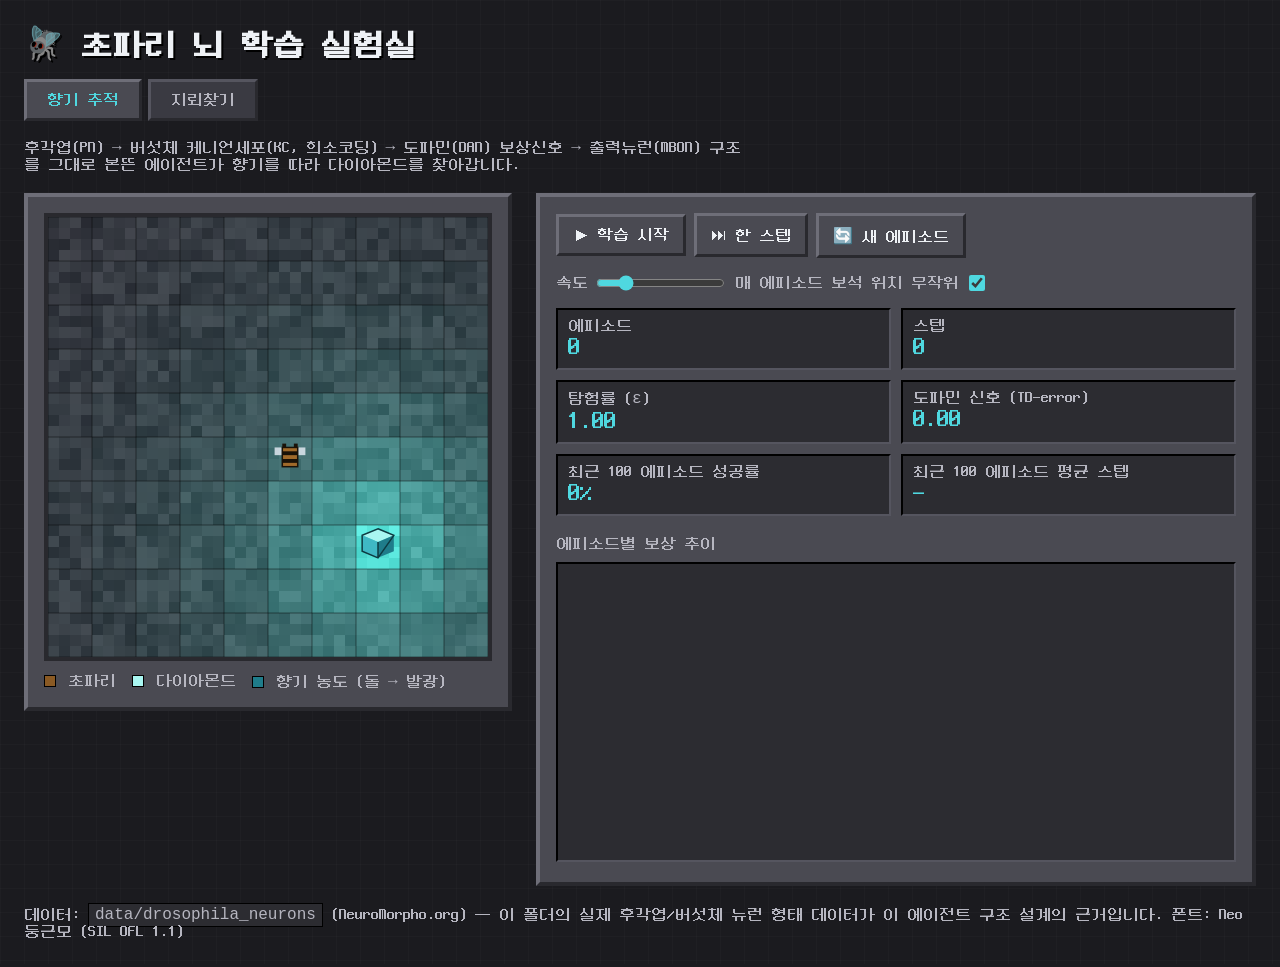
==== game/index.html @ b7fc6dc0 "first commit" ====
<!DOCTYPE html>
<html lang="ko">
<head>
<meta charset="UTF-8" />
<meta name="viewport" content="width=device-width, initial-scale=1.0" />
<title>초파리 뇌 학습 실험실</title>
<link rel="stylesheet" href="style.css" />
</head>
<body>
  <header>
    <h1>🪰 초파리 뇌 학습 실험실</h1>
    <nav class="tabs">
      <button class="tab is-active" data-tab="scent">향기 추적</button>
      <button class="tab" data-tab="mines">지뢰찾기</button>
    </nav>
  </header>

  <section class="tab-panel is-active" id="panel-scent">
    <p class="subtitle">
      후각엽(PN) → 버섯체 케니언세포(KC, 희소코딩) → 도파민(DAN) 보상신호 → 출력뉴런(MBON) 구조를 그대로 본뜬 에이전트가
      향기를 따라 다이아몬드를 찾아갑니다.
    </p>
    <main>
      <section class="board-section">
        <canvas id="board" width="440" height="440"></canvas>
        <div class="legend">
          <span><i class="dot fly"></i> 초파리</span>
          <span><i class="dot gem"></i> 다이아몬드</span>
          <span><i class="dot scent"></i> 향기 농도 (돌 → 발광)</span>
        </div>
      </section>

      <aside class="panel">
        <div class="controls">
          <button id="btnStart">▶ 학습 시작</button>
          <button id="btnStep">⏭ 한 스텝</button>
          <button id="btnReset">🔄 새 에피소드</button>
        </div>
        <div class="controls">
          <label>속도
            <input type="range" id="speed" min="1" max="200" value="40" />
          </label>
          <label class="checkbox">
            <input type="checkbox" id="randomGem" checked />
            매 에피소드 보석 위치 무작위
          </label>
        </div>

        <div class="stats">
          <div class="stat"><span>에피소드</span><b id="stEpisode">0</b></div>
          <div class="stat"><span>스텝</span><b id="stStep">0</b></div>
          <div class="stat"><span>탐험률 (ε)</span><b id="stEps">1.00</b></div>
          <div class="stat"><span>도파민 신호 (TD-error)</span><b id="stDopamine">0.00</b></div>
          <div class="stat"><span>최근 100 에피소드 성공률</span><b id="stSuccess">0%</b></div>
          <div class="stat"><span>최근 100 에피소드 평균 스텝</span><b id="stAvgSteps">-</b></div>
        </div>

        <h3>에피소드별 보상 추이</h3>
        <canvas id="chart" width="320" height="140"></canvas>
      </aside>
    </main>
  </section>

  <section class="tab-panel" id="panel-mines">
    <p class="subtitle">
      같은 뇌 구조로 지뢰찾기를 학습합니다. 후보 칸 주변 5x5를 후각 입력처럼 받아 KC로 희소하게 펼치고,
      열어본 결과(안전/지뢰)를 도파민 신호로 삼아 각 칸의 안전도를 배웁니다. 직접 플레이도 됩니다 —
      좌클릭 열기, 우클릭 깃발.
    </p>
    <main>
      <section class="board-section">
        <canvas id="mineBoard" width="432" height="432"></canvas>
        <div class="legend">
          <span id="msStatus">진행률 0%</span>
          <span><i class="dot safe"></i> 안전 예측</span>
          <span><i class="dot danger"></i> 지뢰 예측</span>
        </div>
      </section>

      <aside class="panel">
        <div class="controls">
          <button id="msBtnAi">AI 학습 시작</button>
          <button id="msBtnMove">⏭ 한 수</button>
          <button id="msBtnNew">🔄 새 판</button>
        </div>
        <div class="controls">
          <label>속도
            <input type="range" id="msSpeed" min="1" max="300" value="120" />
          </label>
          <label class="checkbox">
            <input type="checkbox" id="msShowSafety" checked />
            AI 안전도 예측 표시
          </label>
        </div>

        <div class="stats">
          <div class="stat"><span>플레이한 판</span><b id="msGames">0</b></div>
          <div class="stat"><span>클리어</span><b id="msWins">0</b></div>
          <div class="stat"><span>최근 100판 승률</span><b id="msWinRate">0%</b></div>
          <div class="stat"><span>최근 100판 평균 개방률</span><b id="msProgress">0%</b></div>
          <div class="stat"><span>도파민 신호</span><b id="msDopamine">0.00</b></div>
          <div class="stat"><span>탐험률 (ε)</span><b id="msEps">0.20</b></div>
        </div>

        <h3>20판 단위 승률 / 평균 개방률</h3>
        <canvas id="mineChart" width="320" height="140"></canvas>
      </aside>
    </main>
  </section>

  <footer>
    데이터: <code>data/drosophila_neurons</code> (NeuroMorpho.org) — 이 폴더의 실제 후각엽/버섯체 뉴런 형태 데이터가 이 에이전트 구조 설계의 근거입니다.
    폰트: Neo둥근모 (SIL OFL 1.1)
  </footer>

  <script src="env.js"></script>
  <script src="agent.js"></script>
  <script src="main.js"></script>
  <script src="minesweeper.js"></script>
  <script src="minesweeper-ui.js"></script>
  <script src="tabs.js"></script>
</body>
</html>
---- game/style.css ----
/* Neo둥근모 (NeoDunggeunmo) — SIL Open Font License 1.1, fonts/LICENSE.txt 참고 */
@font-face {
  font-family: "NeoDunggeunmo";
  font-weight: normal;
  font-style: normal;
  font-display: block;
  src: url("fonts/neodgm.woff2") format("woff2"),
       url("fonts/neodgm.woff") format("woff");
}

:root {
  --bg: #1b1b1f;
  --panel: #4a4a52;
  --panel-hi: #6e6e78;
  --panel-lo: #29292e;
  --slot: #2c2c31;
  --text: #eef1f5;
  --muted: #b6b6c0;
  --accent: #4fd8e0;
  --gem-top: #a9f6f1;
  --gem-left: #3fb8c4;
  --gem-right: #1f7c8a;
  --fly-body: #8a5a24;
}

* { box-sizing: border-box; image-rendering: pixelated; }

body {
  margin: 0;
  background: var(--bg);
  background-image:
    linear-gradient(rgba(255,255,255,0.02) 1px, transparent 1px),
    linear-gradient(90deg, rgba(255,255,255,0.02) 1px, transparent 1px);
  background-size: 24px 24px;
  color: var(--text);
  /* 비트맵 폰트라 16의 배수 크기에서 가장 또렷하게 찍힌다 */
  font-family: "NeoDunggeunmo", monospace;
  font-size: 16px;
  -webkit-font-smoothing: none;
  -moz-osx-font-smoothing: unset;
  font-smooth: never;
  padding: 24px;
}

header h1 {
  margin: 0 0 10px;
  font-size: 32px;
  line-height: 1.4;
  text-shadow: 2px 2px 0 #000;
}
.subtitle {
  margin: 0 0 20px;
  color: var(--muted);
  font-size: 16px;
  max-width: 720px;
}

.tabs {
  display: flex;
  gap: 6px;
  margin-bottom: 18px;
}
.tab {
  background: #3a3a42;
  color: var(--muted);
  border-top: 3px solid #55555f;
  border-left: 3px solid #55555f;
  border-right: 3px solid var(--panel-lo);
  border-bottom: 3px solid var(--panel-lo);
  padding: 10px 20px;
  cursor: pointer;
  font-family: inherit;
  font-size: 16px;
}
.tab:hover { color: var(--text); }
.tab.is-active {
  background: var(--panel);
  color: var(--accent);
  border-top-color: var(--panel-hi);
  border-left-color: var(--panel-hi);
}

.tab-panel { display: none; }
.tab-panel.is-active { display: block; }

main {
  display: flex;
  gap: 24px;
  flex-wrap: wrap;
  align-items: flex-start;
}

/* 돌 블록 패널: 위/왼쪽은 밝게, 아래/오른쪽은 어둡게 -> 베벨(입체) 효과 */
.board-section,
.panel {
  background: var(--panel);
  border-top: 4px solid var(--panel-hi);
  border-left: 4px solid var(--panel-hi);
  border-right: 4px solid var(--panel-lo);
  border-bottom: 4px solid var(--panel-lo);
  border-radius: 0;
  padding: 16px;
}

canvas#board {
  display: block;
  border: 4px solid var(--panel-lo);
  background: #000;
}

.legend {
  display: flex;
  gap: 16px;
  margin-top: 12px;
  font-size: 16px;
  color: var(--muted);
}
.legend .dot {
  display: inline-block;
  width: 12px;
  height: 12px;
  margin-right: 4px;
  vertical-align: middle;
  border: 1px solid #000;
}
.dot.fly { background: var(--fly-body); }
.dot.gem { background: var(--gem-top); }
.dot.scent { background: var(--gem-right); }
.dot.safe { background: #3cd25a; }
.dot.danger { background: #dc3c5a; }

canvas#mineBoard {
  display: block;
  border: 4px solid var(--panel-lo);
  background: #33333b;
  cursor: pointer;
}

.panel {
  min-width: 320px;
  flex: 1;
}

.controls {
  display: flex;
  gap: 8px;
  align-items: center;
  flex-wrap: wrap;
  margin-bottom: 14px;
}

button {
  background: var(--panel);
  color: var(--text);
  border-top: 3px solid var(--panel-hi);
  border-left: 3px solid var(--panel-hi);
  border-right: 3px solid var(--panel-lo);
  border-bottom: 3px solid var(--panel-lo);
  border-radius: 0;
  padding: 10px 14px;
  cursor: pointer;
  font-family: inherit;
  font-size: 16px;
}
button:hover { background: #55555f; color: var(--accent); }
button:active {
  border-top: 3px solid var(--panel-lo);
  border-left: 3px solid var(--panel-lo);
  border-right: 3px solid var(--panel-hi);
  border-bottom: 3px solid var(--panel-hi);
}

label {
  font-size: 16px;
  color: var(--muted);
  display: flex;
  align-items: center;
  gap: 6px;
}
label.checkbox { flex-direction: row-reverse; }

input[type="range"] {
  accent-color: var(--accent);
}
input[type="checkbox"] {
  width: 16px;
  height: 16px;
  accent-color: var(--accent);
}

.stats {
  display: grid;
  grid-template-columns: 1fr 1fr;
  gap: 10px;
  margin: 14px 0 20px;
}
.stat {
  background: var(--slot);
  border-top: 2px solid #000;
  border-left: 2px solid #000;
  border-right: 2px solid #55555f;
  border-bottom: 2px solid #55555f;
  padding: 8px 10px;
}
.stat span {
  display: block;
  font-size: 16px;
  color: var(--muted);
  margin-bottom: 2px;
}
.stat b {
  font-size: 24px;
  color: var(--accent);
  font-weight: normal;
}

h3 {
  font-size: 16px;
  color: var(--muted);
  margin: 0 0 10px;
  font-weight: normal;
}

canvas#chart {
  width: 100%;
  background: var(--slot);
  border-top: 2px solid #000;
  border-left: 2px solid #000;
  border-right: 2px solid #55555f;
  border-bottom: 2px solid #55555f;
}

footer {
  margin-top: 20px;
  color: var(--muted);
  font-size: 16px;
}
footer code {
  background: var(--slot);
  padding: 2px 6px;
  border: 1px solid #000;
}
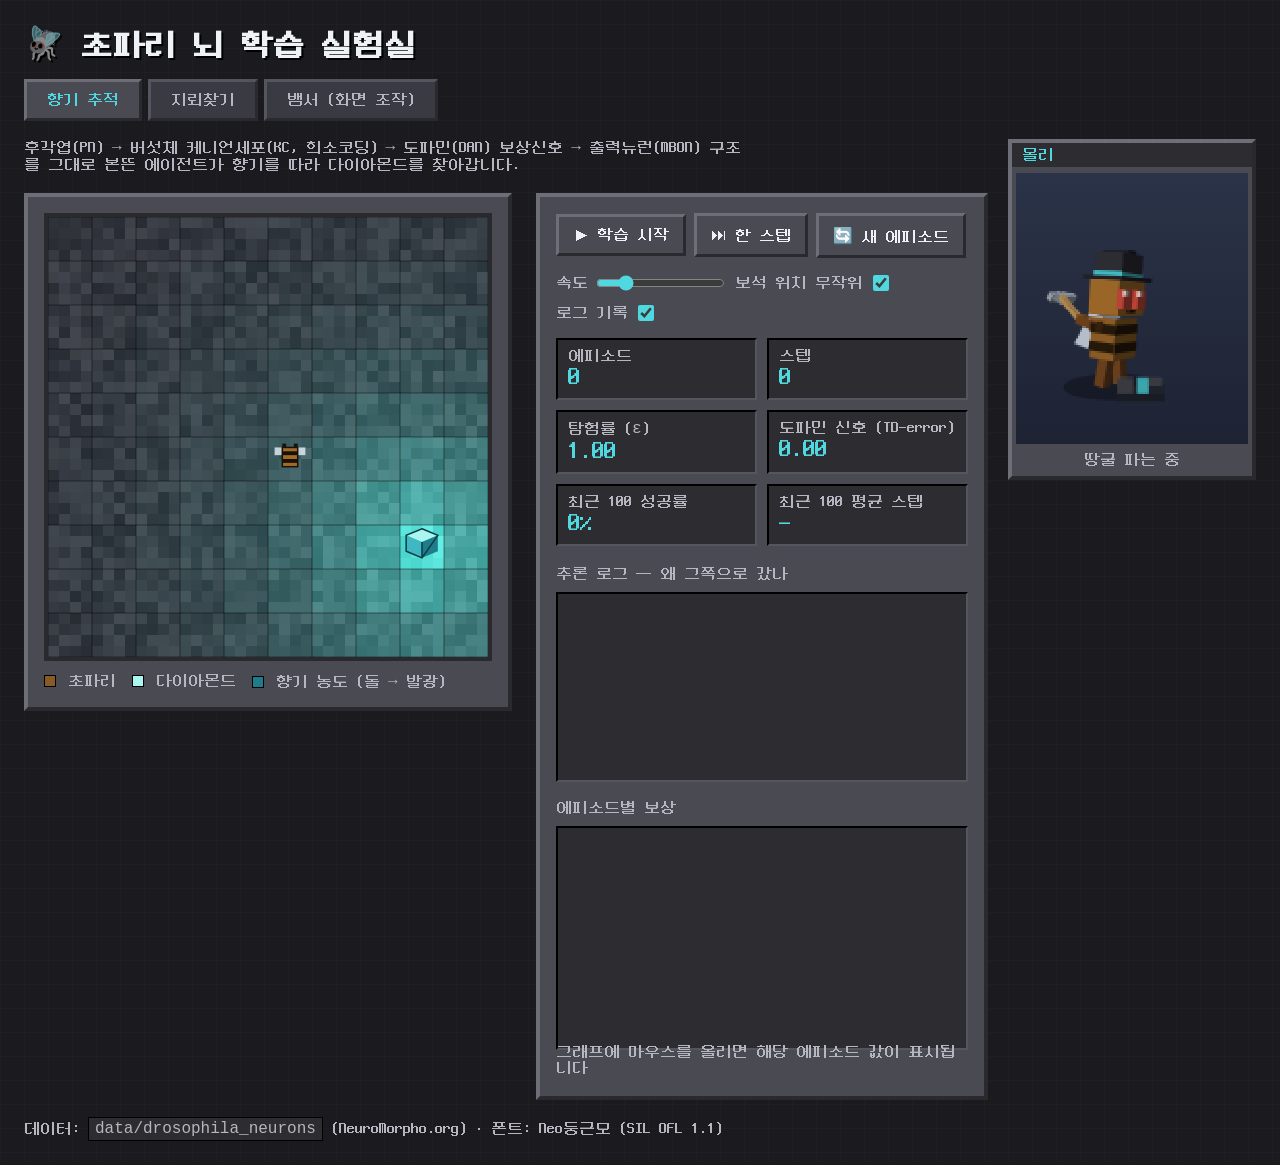
==== commit fa4d9eb0: "뱀서 봇: 멈춘 화면 LLM 판단, 화면 인식 개선, 도커 실행, 모니터링 몰리가 뱀파이어 서바이버즈를 화면으로 보고 플레이하는 기능 전반.  실행 - start.ps1 / sto" ====
--- a/game/index.html
+++ b/game/index.html
@@ -12,112 +12,460 @@
     <nav class="tabs">
       <button class="tab is-active" data-tab="scent">향기 추적</button>
       <button class="tab" data-tab="mines">지뢰찾기</button>
+      <button class="tab" data-tab="vamp">뱀서 (화면 조작)</button>
     </nav>
   </header>
 
-  <section class="tab-panel is-active" id="panel-scent">
-    <p class="subtitle">
-      후각엽(PN) → 버섯체 케니언세포(KC, 희소코딩) → 도파민(DAN) 보상신호 → 출력뉴런(MBON) 구조를 그대로 본뜬 에이전트가
-      향기를 따라 다이아몬드를 찾아갑니다.
-    </p>
-    <main>
-      <section class="board-section">
-        <canvas id="board" width="440" height="440"></canvas>
-        <div class="legend">
-          <span><i class="dot fly"></i> 초파리</span>
-          <span><i class="dot gem"></i> 다이아몬드</span>
-          <span><i class="dot scent"></i> 향기 농도 (돌 → 발광)</span>
-        </div>
+  <div class="layout">
+    <div class="panels">
+      <section class="tab-panel is-active" id="panel-scent">
+        <p class="subtitle">
+          후각엽(PN) → 버섯체 케니언세포(KC, 희소코딩) → 도파민(DAN) 보상신호 → 출력뉴런(MBON) 구조를 그대로 본뜬 에이전트가
+          향기를 따라 다이아몬드를 찾아갑니다.
+        </p>
+        <main>
+          <section class="board-section">
+            <canvas id="board" width="440" height="440"></canvas>
+            <div class="legend">
+              <span><i class="dot fly"></i> 초파리</span>
+              <span><i class="dot gem"></i> 다이아몬드</span>
+              <span><i class="dot scent"></i> 향기 농도 (돌 → 발광)</span>
+            </div>
+          </section>
+
+          <aside class="panel">
+            <div class="controls">
+              <button id="btnStart">▶ 학습 시작</button>
+              <button id="btnStep">⏭ 한 스텝</button>
+              <button id="btnReset">🔄 새 에피소드</button>
+            </div>
+            <div class="controls">
+              <label>속도
+                <input type="range" id="speed" min="1" max="200" value="40" />
+              </label>
+              <label class="checkbox">
+                <input type="checkbox" id="randomGem" checked />
+                보석 위치 무작위
+              </label>
+              <label class="checkbox">
+                <input type="checkbox" id="scentLogOn" checked />
+                로그 기록
+              </label>
+            </div>
+
+            <div class="stats">
+              <div class="stat"><span>에피소드</span><b id="stEpisode">0</b></div>
+              <div class="stat"><span>스텝</span><b id="stStep">0</b></div>
+              <div class="stat"><span>탐험률 (ε)</span><b id="stEps">1.00</b></div>
+              <div class="stat"><span>도파민 신호 (TD-error)</span><b id="stDopamine">0.00</b></div>
+              <div class="stat"><span>최근 100 성공률</span><b id="stSuccess">0%</b></div>
+              <div class="stat"><span>최근 100 평균 스텝</span><b id="stAvgSteps">-</b></div>
+            </div>
+
+            <h3>추론 로그 — 왜 그쪽으로 갔나</h3>
+            <div class="log" id="scentLog"></div>
+
+            <h3>에피소드별 보상</h3>
+            <canvas id="chart" height="220"></canvas>
+            <div class="chart-readout" id="chartReadout">그래프에 마우스를 올리면 해당 에피소드 값이 표시됩니다</div>
+          </aside>
+        </main>
       </section>
 
-      <aside class="panel">
-        <div class="controls">
-          <button id="btnStart">▶ 학습 시작</button>
-          <button id="btnStep">⏭ 한 스텝</button>
-          <button id="btnReset">🔄 새 에피소드</button>
-        </div>
-        <div class="controls">
-          <label>속도
-            <input type="range" id="speed" min="1" max="200" value="40" />
-          </label>
-          <label class="checkbox">
-            <input type="checkbox" id="randomGem" checked />
-            매 에피소드 보석 위치 무작위
-          </label>
-        </div>
-
-        <div class="stats">
-          <div class="stat"><span>에피소드</span><b id="stEpisode">0</b></div>
-          <div class="stat"><span>스텝</span><b id="stStep">0</b></div>
-          <div class="stat"><span>탐험률 (ε)</span><b id="stEps">1.00</b></div>
-          <div class="stat"><span>도파민 신호 (TD-error)</span><b id="stDopamine">0.00</b></div>
-          <div class="stat"><span>최근 100 에피소드 성공률</span><b id="stSuccess">0%</b></div>
-          <div class="stat"><span>최근 100 에피소드 평균 스텝</span><b id="stAvgSteps">-</b></div>
-        </div>
-
-        <h3>에피소드별 보상 추이</h3>
-        <canvas id="chart" width="320" height="140"></canvas>
-      </aside>
-    </main>
-  </section>
-
-  <section class="tab-panel" id="panel-mines">
-    <p class="subtitle">
-      같은 뇌 구조로 지뢰찾기를 학습합니다. 후보 칸 주변 5x5를 후각 입력처럼 받아 KC로 희소하게 펼치고,
-      열어본 결과(안전/지뢰)를 도파민 신호로 삼아 각 칸의 안전도를 배웁니다. 직접 플레이도 됩니다 —
-      좌클릭 열기, 우클릭 깃발.
-    </p>
-    <main>
-      <section class="board-section">
-        <canvas id="mineBoard" width="432" height="432"></canvas>
-        <div class="legend">
-          <span id="msStatus">진행률 0%</span>
-          <span><i class="dot safe"></i> 안전 예측</span>
-          <span><i class="dot danger"></i> 지뢰 예측</span>
-        </div>
+      <section class="tab-panel" id="panel-mines">
+        <p class="subtitle">
+          같은 뇌 구조로 지뢰찾기를 학습합니다. 후보 칸의 국소 단서를 후각 입력처럼 받아 KC로 희소하게 펼치고,
+          열어본 결과(안전/지뢰)를 도파민 신호로 삼아 각 칸의 안전도를 배웁니다.
+          직접 플레이도 됩니다 — 좌클릭 열기, 우클릭 깃발.
+        </p>
+        <main>
+          <section class="board-section">
+            <canvas id="mineBoard" width="432" height="432"></canvas>
+            <div class="legend">
+              <span id="msStatus">진행률 0%</span>
+              <span><i class="dot safe"></i> 안전 예측</span>
+              <span><i class="dot danger"></i> 지뢰 예측</span>
+            </div>
+          </section>
+
+          <aside class="panel">
+            <div class="controls">
+              <button id="msBtnAi">AI 학습 시작</button>
+              <button id="msBtnMove">⏭ 한 수</button>
+              <button id="msBtnNew">🔄 새 판</button>
+            </div>
+            <div class="controls">
+              <label>속도
+                <input type="range" id="msSpeed" min="1" max="300" value="120" />
+              </label>
+              <label class="checkbox">
+                <input type="checkbox" id="msShowSafety" checked />
+                안전도 표시
+              </label>
+              <label class="checkbox">
+                <input type="checkbox" id="msLogOn" checked />
+                로그 기록
+              </label>
+            </div>
+
+            <div class="stats">
+              <div class="stat"><span>플레이한 판</span><b id="msGames">0</b></div>
+              <div class="stat"><span>클리어</span><b id="msWins">0</b></div>
+              <div class="stat"><span>최근 100판 승률</span><b id="msWinRate">0%</b></div>
+              <div class="stat"><span>최근 100판 개방률</span><b id="msProgress">0%</b></div>
+              <div class="stat"><span>도파민 신호</span><b id="msDopamine">0.00</b></div>
+              <div class="stat"><span>탐험률 (ε)</span><b id="msEps">0.08</b></div>
+            </div>
+
+            <h3>추론 로그 — 왜 그 칸을 열었나</h3>
+            <div class="log" id="mineLog"></div>
+
+            <h3>20판 단위 승률 / 개방률 (%)</h3>
+            <canvas id="mineChart" height="220"></canvas>
+            <div class="chart-readout" id="mineChartReadout">그래프에 마우스를 올리면 해당 구간 값이 표시됩니다</div>
+          </aside>
+        </main>
       </section>
-
-      <aside class="panel">
-        <div class="controls">
-          <button id="msBtnAi">AI 학습 시작</button>
-          <button id="msBtnMove">⏭ 한 수</button>
-          <button id="msBtnNew">🔄 새 판</button>
-        </div>
-        <div class="controls">
-          <label>속도
-            <input type="range" id="msSpeed" min="1" max="300" value="120" />
-          </label>
-          <label class="checkbox">
-            <input type="checkbox" id="msShowSafety" checked />
-            AI 안전도 예측 표시
-          </label>
-        </div>
-
-        <div class="stats">
-          <div class="stat"><span>플레이한 판</span><b id="msGames">0</b></div>
-          <div class="stat"><span>클리어</span><b id="msWins">0</b></div>
-          <div class="stat"><span>최근 100판 승률</span><b id="msWinRate">0%</b></div>
-          <div class="stat"><span>최근 100판 평균 개방률</span><b id="msProgress">0%</b></div>
-          <div class="stat"><span>도파민 신호</span><b id="msDopamine">0.00</b></div>
-          <div class="stat"><span>탐험률 (ε)</span><b id="msEps">0.20</b></div>
-        </div>
-
-        <h3>20판 단위 승률 / 평균 개방률</h3>
-        <canvas id="mineChart" width="320" height="140"></canvas>
-      </aside>
-    </main>
-  </section>
+      <section class="tab-panel" id="panel-vamp">
+        <p class="subtitle">
+          화면을 읽고 몰리 뇌가 방향을 정하면 <code>bot/bridge.py</code>가 실제 키를 누릅니다.
+          자세한 실행 순서는 왼쪽 <b>실행 방법</b>에 있습니다.
+        </p>
+        <main class="vs-outer">
+          <div class="vs-top">
+            <div class="vs-molli-slot" id="vsMolliSlot"></div>
+            <section class="vs-screen">
+              <div class="vs-view-col">
+                <canvas id="vsView" width="720" height="405"></canvas>
+              </div>
+
+              <div class="vs-side">
+              <div class="legend">
+                <span id="vsStatus" class="vs-status">화면 공유를 먼저 시작하세요</span>
+              </div>
+
+              <div class="controls">
+                <button id="vsShare">화면 공유</button>
+                <button id="vsDemo">테스트 영상</button>
+                <button id="vsRun">▶ 조작 시작</button>
+                <button id="vsStop">■ 정지</button>
+                <label class="checkbox"><input type="checkbox" id="vsDebug" checked /> 인식 표시</label>
+                <label class="checkbox"><input type="checkbox" id="vsLogOn" checked /> 로그 기록</label>
+              </div>
+
+              <div class="controls">
+                <label>대상 창 <input type="text" id="vsWindow" placeholder="예: Vampire Survivors" style="width:190px" /></label>
+                <button id="vsWindowNow">지금 활성 창 넣기</button>
+              </div>
+              <div class="vs-help" id="vsWindowState">브릿지에 연결되면 확인할 수 있습니다</div>
+
+              <div class="stats">
+                <div class="stat"><span>인식한 화면</span><b id="vsState">-</b></div>
+                <div class="stat"><span>이번 판</span><b id="vsRunNow">-</b></div>
+                <div class="stat"><span>체력</span><b id="vsHp">-</b></div>
+                <div class="stat"><span>경험치</span><b id="vsXp">-</b></div>
+                <div class="stat"><span>가는 방향</span><b id="vsDir">-</b></div>
+                <div class="stat"><span>브릿지</span><b id="vsBridge">미연결</b></div>
+                <div class="stat"><span>입력 모드</span><b id="vsLive">-</b></div>
+                <div class="stat"><span>인식된 적</span><b id="vsEnemies">0</b></div>
+                <div class="stat"><span>인식된 젬</span><b id="vsGems">0</b></div>
+                <div class="stat"><span>분석 FPS</span><b id="vsFps">0</b></div>
+              </div>
+              </div>
+            </section>
+          </div>
+
+          <div class="vs-layout">
+          <nav class="vs-menu">
+            <button class="vs-menu-btn is-active" data-sec="log">추론 로그</button>
+            <button class="vs-menu-btn" data-sec="see">몰리 시야</button>
+            <button class="vs-menu-btn" data-sec="blind">블라인드 테스트</button>
+            <button class="vs-menu-btn" data-sec="read">레벨업 읽은 것</button>
+            <button class="vs-menu-btn" data-sec="goal">이번 판 목표</button>
+            <button class="vs-menu-btn" data-sec="screen">화면 설정</button>
+            <button class="vs-menu-btn" data-sec="llm">LLM</button>
+            <button class="vs-menu-btn" data-sec="stats">기록 · 통계</button>
+            <button class="vs-menu-btn" data-sec="tune">민감도</button>
+            <button class="vs-menu-btn" data-sec="help">실행 방법</button>
+          </nav>
+
+          <section class="vs-main">
+            <!-- ── 추론 로그 ─────────────────────────────── -->
+            <div class="vs-sec is-active" data-sec="log">
+              <h3>추론 로그 — 왜 그렇게 했나</h3>
+              <div class="vs-help">
+                줄마다 <b>몇 번째 판의 몇 분 몇 초</b>인지가 앞에 붙습니다.
+                나중에 기록을 되짚을 때 어느 판의 일인지 바로 알 수 있습니다.
+              </div>
+              <div class="log log-tall" id="vsLog"></div>
+            </div>
+
+            <!-- ── 몰리 시야 ─────────────────────────────── -->
+            <div class="vs-sec" data-sec="see">
+              <h3>몰리 시야 — 뇌가 실제로 받는 것</h3>
+              <div class="vs-help">
+                <b>왼쪽</b>은 화면을 24x24로 줄인 격자입니다. 빨강 = 적으로 센 곳, 파랑 = 젬으로 센 곳,
+                가운데 흰 점이 캐릭터. 몰리 뇌는 화면 픽셀이 아니라 <b>이 격자만</b> 봅니다.
+                <br /><b>오른쪽</b>은 8방향 점수입니다. 선이 길수록 그쪽을 좋게 본 것이고,
+                <span style="color:#ffd479">노란 굵은 선</span>이 시야로 고를 방향,
+                바깥 빨간 호가 위협이 있는 쪽입니다. 점선은 실제로 누른 방향 —
+                <span style="color:#7fd858">초록</span>이면 시야대로, <span style="color:#ff7b6b">빨강</span>이면 블라인드입니다.
+                <br />테스트 영상으로도 볼 수 있습니다. 이 칸이 열려 있을 때만 그려서 평소엔 부담이 없습니다.
+              </div>
+              <div class="controls">
+                <button id="vsDemoPause">테스트 영상 멈추기 (레벨업처럼)</button>
+              </div>
+              <canvas id="vsSight" width="720" height="300"></canvas>
+              <div class="vs-help" id="vsSightWhy">화면 공유나 테스트 영상을 켜면 여기에 나옵니다</div>
+              <table class="vs-table" id="vsSightTable"></table>
+            </div>
+
+            <!-- ── 블라인드 테스트 ───────────────────────── -->
+            <div class="vs-sec" data-sec="blind">
+              <h3>반응 검사 — 게임 없이 즉시</h3>
+              <div class="vs-help">
+                "적이 오른쪽에 몰렸다", "젬이 왼쪽에 있다" 같은 <b>인공 상황을 실제 판단 함수에 그대로 넣어</b>
+                고른 방향이 말이 되는지 봅니다. 같은 상황을 5번씩 넣어 <b>매번 같은 답</b>이 나오는지도 봅니다 —
+                무작위로 움직이는 것이라면 답이 흔들립니다.
+              </div>
+              <div class="controls">
+                <button id="vsProbeBtn">반응 검사 돌리기</button>
+              </div>
+              <div class="vs-help" id="vsProbeResult">아직 돌려보지 않았습니다</div>
+
+              <h3>블라인드 판 — 실제 게임에서 비교</h3>
+              <div class="vs-help">
+                반응 검사는 "상황에 맞게 고르는가"까지만 알려줍니다. <b>그게 실제로 오래 살게 해주는지</b>는
+                따로 봐야 합니다. 블라인드 판에서는 몰리가 <b>화면을 보지 않고</b> 돌아다닙니다
+                (한 방향을 잠깐 유지했다가 무작위로 바꿈). 피격은 똑같이 세고, 학습은 하지 않습니다.
+                <br />화면을 본 판과 생존 시간이 비슷하게 나오면 — 지금은 보는 게 도움이 안 되고 있다는 뜻입니다.
+                <b>판마다 번갈아</b>가 가장 공정합니다 (같은 시간대·같은 실력으로 비교되니까).
+              </div>
+              <div class="controls">
+                <label>블라인드
+                  <select id="vsBlindMode">
+                    <option value="off">끄기 (항상 화면을 봄)</option>
+                    <option value="alternate">판마다 번갈아</option>
+                    <option value="always">항상 블라인드</option>
+                  </select>
+                </label>
+              </div>
+              <div class="vs-help" id="vsBlindStats">아직 기록이 없습니다</div>
+            </div>
+
+            <!-- ── 레벨업 읽은 것 ────────────────────────── -->
+            <div class="vs-sec" data-sec="read">
+              <h3>레벨업에서 읽은 것</h3>
+              <div class="vs-help">
+                레벨업 화면에서 <b>무슨 글자를 읽었고 그중 무엇을 골랐는지</b> 그대로 남깁니다.
+                같은 화면을 두 번 읽어 서로 다르면 지어낸 것으로 보고 아무것도 누르지 않습니다 —
+                그때는 두 판독이 같이 표시됩니다.
+              </div>
+              <div class="controls">
+                <label class="filebtn">사진으로 시험
+                  <input type="file" id="vsTestImg" accept="image/*" hidden /></label>
+                <button id="vsTestPaste">붙여넣기(Ctrl+V)로 시험</button>
+                <b id="vsTestState" class="tune">-</b>
+              </div>
+              <div class="vs-help">
+                레벨업 화면을 <b>캡처해서 넣으면</b> 게임을 돌리지 않고도 무엇을 읽는지 바로 봅니다.
+              </div>
+              <div class="vs-help vs-scroll" id="vsReadLog">아직 레벨업 화면을 읽은 적이 없습니다</div>
+            </div>
+
+            <!-- ── 이번 판 목표 ──────────────────────────── -->
+            <div class="vs-sec" data-sec="goal">
+              <h3>이번 판에 해야 할 목표</h3>
+              <div class="vs-help">
+                멈춘 화면(시작메뉴 · 결과)에서 무엇을 목표로 움직일지 한국어로 적어두세요.
+                비워두면 "그냥 시작해서 오래 버티기"로 봅니다.
+                <br /><b>판이 끝나면 결과를 정리해 알려주고, 목표는 잊습니다.</b>
+                계속 같은 목표로 돌리려면 아래를 체크하세요.
+                <br />레벨업 화면에서는 이 문장을 <b>지시가 아니라 배경</b>으로만 씁니다 —
+                카드를 고르는 자리에서 재시작을 떠올리면 곤란하니까요.
+              </div>
+              <textarea id="vsGoal" rows="2" class="vs-goal"
+                placeholder="예: 게임 시작해서 아무 캐릭터나 고르고, 죽으면 바로 다시 시작해"></textarea>
+              <div class="controls">
+                <label class="checkbox"><input type="checkbox" id="vsGoalRepeat" /> 목적 계속 반복</label>
+                <b id="vsGoalState" class="tune">-</b>
+              </div>
+              <div class="vs-help" id="vsRunResult">아직 끝난 판이 없습니다</div>
+            </div>
+
+            <!-- ── 화면 설정 ─────────────────────────────── -->
+            <div class="vs-sec" data-sec="screen">
+              <h3>영역 지정 (드래그)</h3>
+              <div class="vs-help">
+                <b>경험치 바를 꼭 지정해주세요.</b> 이게 없으면 몰리에게는
+                "무언가를 얻었다"는 신호가 아예 없습니다. 젬 항목은 젬이 어느 쪽에 있는지를
+                나타낼 뿐이라, 먹었는지는 알려주지 않습니다.
+                화면 맨 위에 가로로 긴 바가 보통 경험치입니다. 드래그해서 감싸주세요.
+              </div>
+              <div class="controls">
+                <button data-mark="game">게임 영역 지정</button>
+                <button data-mark="hp">체력바 지정</button>
+                <button data-mark="xp">경험치 바 지정</button>
+                <button data-mark="cards">레벨업 카드 영역 (보통 불필요)</button>
+              </div>
+
+              <h3>화면 가르치기</h3>
+              <div class="vs-help">
+                각 화면이 떠 있을 때 해당 버튼을 눌러주세요. 그 화면의 축소 이미지를 기억해뒀다가 비교합니다.
+              </div>
+              <div class="controls" id="vsTeachBtns"></div>
+              <div class="vs-help">
+                어떤 화면인지 애매하면 직접 물어볼 수 있습니다. 아래 버튼을 누르면
+                <b>지금 보이는 화면을 그대로 잘라 LLM에게 "이게 무슨 화면이냐"고 묻습니다.</b>
+              </div>
+              <div class="controls">
+                <button id="vsAskScreen">지금 화면이 뭔지 물어보기</button>
+                <button id="vsAskRemember" disabled>이 답으로 기억시키기</button>
+              </div>
+              <div class="vs-help" id="vsAskResult">아직 물어본 적이 없습니다</div>
+
+              <h3>몰리에게 알려주기</h3>
+              <div class="vs-help">
+                몰리가 못 맞히거나 엉뚱하게 답하면 <b>직접 알려주면 됩니다.</b>
+                지금 보이는 화면이 무엇인지 말로 적어주세요.
+                <b>그 화면 사진에 메모가 붙습니다.</b> 다음에 같은 화면이 뜨면 그때만 이 메모를 참고합니다.
+                <br /><b>아는 종류에 없으면 새 종류를 만듭니다.</b> "이건 캐릭터 고르는 화면이야" 라고 하면
+                <code>캐릭터 선택</code> 이라는 화면 종류가 생깁니다.
+              </div>
+              <textarea id="vsTellText" rows="2" class="vs-goal"
+                placeholder="예: 이건 보물상자 연 화면이야. 아무 키나 누르면 넘어가"></textarea>
+              <div class="controls">
+                <button id="vsTellBtn">이렇게 알려주기</button>
+              </div>
+              <div class="vs-help" id="vsHints">아직 알려준 것이 없습니다</div>
+
+              <div class="vs-help">
+                멈춘 화면에서 무엇을 누를지는 <b>전부 LLM이 정합니다.</b> LLM이 꺼져 있거나
+                판단에 실패하면 <b>아무것도 누르지 않고 기다립니다</b> — 잘못 누르는 것보다 낫습니다.
+                마우스는 쓰지 않고, ESC는 어떤 경우에도 나가지 않습니다.
+              </div>
+              <div class="controls">
+                <button id="vsForget">지정한 것 전부 지우기</button>
+                <button id="vsClearRuns">판 기록 지우기</button>
+              </div>
+              <div class="vs-help" id="vsMarks"></div>
+            </div>
+
+            <!-- ── LLM ───────────────────────────────────── -->
+            <div class="vs-sec" data-sec="llm">
+              <h3>멈춘 화면 판단</h3>
+              <div class="vs-help">
+                레벨업 · 시작메뉴 · 결과 화면은 게임이 멈춰 있어서 몇 초 걸려도 됩니다.
+                그래서 여기만 LLM이 맡습니다. <b>움직임은 계속 초파리 뇌가 합니다.</b>
+                카드 화면을 읽어야 하니 <b>이미지를 볼 수 있는 모델</b>이 필요합니다.
+              </div>
+              <div class="controls">
+                <label class="checkbox"><input type="checkbox" id="vsLlmOn" /> 멈춘 화면을 LLM에게</label>
+                <label>모델 <select id="vsModel"><option value="">브릿지 연결 후 선택</option></select></label>
+                <button id="vsLoadModels">모델 목록</button>
+              </div>
+              <div class="controls">
+                <label>카드 개수 <input type="number" id="vsCards" min="2" max="5" value="4" style="width:60px" /></label>
+                <b id="vsLlmState" class="tune">-</b>
+              </div>
+              <div class="controls">
+                <label class="checkbox"><input type="checkbox" id="vsIdOn" /> 화면 종류도 LLM이 판별 (자동 학습)</label>
+                <b id="vsIdState" class="tune">-</b>
+              </div>
+              <div class="vs-help">
+                위를 켜면 가르쳐준 화면이 없어도 <b>게임이 멈춘 순간</b>을 잡아 LLM에게 한 번 묻고,
+                답이 오면 그 화면을 기억해서 <b>다음부터는 묻지 않고 즉시 알아봅니다.</b>
+              </div>
+            </div>
+
+            <!-- ── 기록 · 통계 ───────────────────────────── -->
+            <div class="vs-sec" data-sec="stats">
+              <h3>판 기록과 통계</h3>
+              <div class="vs-help" id="vsRuns">기록 없음</div>
+              <div class="vs-help" id="vsReward">-</div>
+              <div class="vs-help" id="vsMenuStats">아직 멈춘 화면에서 키를 누른 기록이 없습니다</div>
+            </div>
+
+            <!-- ── 민감도 ────────────────────────────────── -->
+            <div class="vs-sec" data-sec="tune">
+              <h3>인식 민감도와 성향</h3>
+              <div class="vs-help">
+                <b>적 판별 방식</b> — 몬스터는 스스로 움직이고 보석은 바닥에 붙어 있습니다.
+                다만 카메라가 캐릭터를 따라다녀서 화면 전체가 같이 밀리므로, 먼저 <b>화면 전체의 이동량을
+                재서 빼고</b> 그래도 움직이는 것만 몬스터로 봅니다. 메뉴처럼 아무것도 안 움직이는 화면에서는
+                적이 0이 됩니다. 무엇으로 판단했는지는 <b>몰리 시야</b> 아래에 나옵니다.
+              </div>
+              <div class="controls">
+                <label>적 판별
+                  <select id="vsEnemyMode">
+                    <option value="motion">움직임 (스스로 움직이는 것)</option>
+                    <option value="both">색 + 움직임 (어둡고 움직이는 것)</option>
+                    <option value="color">색 (예전 방식: 배경보다 어두운 것)</option>
+                  </select>
+                </label>
+                <label>움직임 민감도 <input type="range" id="vsMoveThr" min="6" max="60" value="22" /></label>
+                <b id="vsMoveThrVal" class="tune">22</b>
+              </div>
+              <div class="controls">
+                <label>적 임계값 <input type="range" id="vsEnemyThr" min="5" max="90" value="30" /></label>
+                <b id="vsEnemyThrVal" class="tune">30</b>
+                <label>젬 임계값 <input type="range" id="vsGemThr" min="5" max="90" value="25" /></label>
+                <b id="vsGemThrVal" class="tune">25</b>
+              </div>
+              <div class="controls">
+                <label>회피 성향 <input type="range" id="vsAvoid" min="10" max="150" value="60" /></label>
+                <label>젬 욕심 <input type="range" id="vsGreed" min="0" max="100" value="35" /></label>
+              </div>
+              <div class="controls">
+                <label>학습에 맡기는 비중 <input type="range" id="vsAlpha" min="0" max="100" value="0" /></label>
+                <b id="vsAlphaVal" class="tune">0%</b>
+              </div>
+              <div class="vs-help">
+                0%면 전부 규칙 기반으로 움직입니다. 규칙 기반이 바닥을 깔아주는 동안 몰리는 계속 배우고 있고,
+                쓸 만해 보이면 이 값을 조금씩 올려 판단을 넘기면 됩니다. 한 번에 올리면 규칙 기반이
+                한 번도 안 가본 상황에서 무너집니다.
+              </div>
+              <div class="vs-help" id="vsFeat">-</div>
+            </div>
+
+            <!-- ── 실행 방법 ─────────────────────────────── -->
+            <div class="vs-sec" data-sec="help">
+              <h3>실행 순서</h3>
+              <div class="vs-help">
+                <code>.\start.ps1</code> → 이 페이지를 <code>localhost:8743</code> 으로 열기 →
+                화면 공유 → 조작 시작 → <b>게임 창 클릭</b>.
+                <br />브릿지는 기본이 안전모드(로그만)이고, <code>-Live</code> 를 붙여야 실제로 키를 누릅니다.
+                <br />뱀서를 <b>창모드</b>로 띄우고, 화면 공유에서 그 창을 고르세요.
+                <br />위 화면에서 빨간 점 = 적으로 인식, 파란 점 = 젬으로 인식, 노란 선 = 지금 가려는 방향.
+                <br /><b>브라우저 창을 가리지 마세요</b> — 가려지면 브라우저가 타이머를 늦춰 봇이 사실상 멈춥니다.
+              </div>
+            </div>
+          </section>
+          </div>
+        </main>
+      </section>
+    </div>
+
+    <aside class="molli-column">
+      <div class="molli-bar"><span>몰리</span></div>
+      <canvas id="molliCanvas" width="120" height="140"></canvas>
+      <p class="molli-caption" id="molliCaption">땅굴 파는 중</p>
+    </aside>
+  </div>
 
   <footer>
-    데이터: <code>data/drosophila_neurons</code> (NeuroMorpho.org) — 이 폴더의 실제 후각엽/버섯체 뉴런 형태 데이터가 이 에이전트 구조 설계의 근거입니다.
-    폰트: Neo둥근모 (SIL OFL 1.1)
+    데이터: <code>data/drosophila_neurons</code> (NeuroMorpho.org) · 폰트: Neo둥근모 (SIL OFL 1.1)
   </footer>
 
+  <script src="chart.js"></script>
+  <script src="log.js"></script>
   <script src="env.js"></script>
   <script src="agent.js"></script>
   <script src="main.js"></script>
   <script src="minesweeper.js"></script>
   <script src="minesweeper-ui.js"></script>
+  <script src="vampire.js"></script>
   <script src="tabs.js"></script>
+  <script src="molli.js"></script>
 </body>
 </html>
--- a/game/style.css
+++ b/game/style.css
@@ -230,6 +230,310 @@
   border-bottom: 2px solid #55555f;
 }
 
+/* 전체 레이아웃: 탭 내용 + 오른쪽 몰리 칼럼 */
+.layout {
+  display: flex;
+  gap: 20px;
+  align-items: flex-start;
+}
+.panels { flex: 1; min-width: 0; }
+
+.molli-column {
+  flex: 0 0 auto;
+  width: 248px;
+  background: var(--panel);
+  border-top: 4px solid var(--panel-hi);
+  border-left: 4px solid var(--panel-hi);
+  border-right: 4px solid var(--panel-lo);
+  border-bottom: 4px solid var(--panel-lo);
+  padding: 0 0 8px;
+  position: sticky;
+  top: 20px;
+}
+.molli-bar {
+  padding: 4px 10px;
+  background: var(--slot);
+  color: var(--accent);
+  font-size: 16px;
+}
+#molliCanvas {
+  display: block;
+  width: 232px;
+  height: 271px;
+  margin: 6px auto 0;
+  background: linear-gradient(#2b3348, #1d2333);
+}
+.molli-caption {
+  margin: 8px 10px 0;
+  color: var(--muted);
+  font-size: 16px;
+  text-align: center;
+}
+
+/* 추론 로그 */
+.log {
+  height: 190px;
+  overflow-y: auto;
+  background: var(--slot);
+  border-top: 2px solid #000;
+  border-left: 2px solid #000;
+  border-right: 2px solid #55555f;
+  border-bottom: 2px solid #55555f;
+  padding: 6px 8px;
+  margin-bottom: 18px;
+  font-size: 16px;
+  line-height: 1.45;
+}
+.log-row {
+  padding: 2px 0;
+  border-bottom: 1px solid rgba(255,255,255,0.05);
+  color: #c9cfda;
+  white-space: nowrap;
+  overflow: hidden;
+  text-overflow: ellipsis;
+}
+.log-row .tag { color: var(--accent); }
+.log-row .pick { color: #ffd479; }
+.log-row .good { color: #7fd858; }
+.log-row .bad { color: #ff7b6b; }
+.log-row .dim { color: #8b8b96; }
+.log-hit { background: rgba(255,123,107,0.13); }
+.log-win { background: rgba(127,216,88,0.13); }
+.log-muted { color: var(--muted); }
+
+/* 뱀서 탭 위쪽: 몰리 + 게임 화면 */
+.vs-outer { display: block; }
+.vs-top {
+  display: flex;
+  gap: 16px;
+  align-items: flex-start;
+  margin-bottom: 16px;
+}
+.vs-molli-slot { flex: 0 0 auto; }
+/* 위쪽 줄 안에서는 따라다니지 않는다 (오른쪽 칼럼일 때만 sticky) */
+.vs-top .molli-column { position: static; top: auto; }
+/* 게임 화면 옆에 상태·버튼을 세로로 둔다. 좁은 창에서는 아래로 떨어진다. */
+.vs-screen {
+  display: flex;
+  gap: 16px;
+  align-items: flex-start;
+  flex-wrap: wrap;
+}
+/* 화면은 720px 에서 멈춘다. 더 늘어나면 오른쪽 패널과 사이가 벌어진다. */
+.vs-view-col { flex: 0 1 720px; min-width: 0; }
+.vs-side { flex: 0 1 330px; min-width: 280px; }
+.vs-side .legend { margin-top: 0; margin-bottom: 10px; }
+.vs-side .controls { margin-bottom: 10px; }
+.vs-side .controls button { padding: 8px 12px; }
+.vs-side input#vsWindow { width: 150px !important; }
+.vs-side .stats {
+  grid-template-columns: 1fr 1fr;
+  gap: 6px;
+  margin: 10px 0 0;
+}
+.vs-side .stat { padding: 5px 8px; }
+.vs-side .stat b { font-size: 18px; }
+
+.vs-screen {
+  flex: 1;
+  min-width: 0;
+  background: var(--panel);
+  border-top: 4px solid var(--panel-hi);
+  border-left: 4px solid var(--panel-hi);
+  border-right: 4px solid var(--panel-lo);
+  border-bottom: 4px solid var(--panel-lo);
+  padding: 16px;
+}
+
+/* 뱀서 탭: 왼쪽 메뉴 + 가운데 큰 화면 */
+.vs-layout {
+  display: flex;
+  gap: 16px;
+  align-items: flex-start;
+}
+.vs-menu {
+  flex: 0 0 auto;
+  width: 172px;
+  display: flex;
+  flex-direction: column;
+  gap: 6px;
+  position: sticky;
+  top: 20px;
+}
+.vs-menu-btn {
+  text-align: left;
+  padding: 12px 14px;
+  background: var(--slot);
+  color: var(--muted);
+  border-top: 3px solid #4a4a54;
+  border-left: 3px solid #4a4a54;
+  border-right: 3px solid #17171c;
+  border-bottom: 3px solid #17171c;
+}
+.vs-menu-btn:hover { color: var(--text); background: var(--panel); }
+.vs-menu-btn.is-active {
+  background: var(--panel);
+  color: var(--accent);
+  border-top-color: var(--panel-hi);
+  border-left-color: var(--panel-hi);
+  border-right-color: var(--panel-lo);
+  border-bottom-color: var(--panel-lo);
+}
+
+.vs-main {
+  flex: 1;
+  min-width: 0;
+  background: var(--panel);
+  border-top: 4px solid var(--panel-hi);
+  border-left: 4px solid var(--panel-hi);
+  border-right: 4px solid var(--panel-lo);
+  border-bottom: 4px solid var(--panel-lo);
+  padding: 16px;
+}
+
+canvas#vsSight {
+  display: block;
+  width: 100%;
+  max-width: 720px;
+  height: auto;
+  margin-top: 10px;
+  border: 4px solid var(--panel-lo);
+}
+.vs-table {
+  width: 100%;
+  max-width: 720px;
+  margin-top: 10px;
+  border-collapse: collapse;
+  background: var(--slot);
+  font-size: 16px;
+}
+.vs-table th, .vs-table td {
+  padding: 4px 8px;
+  text-align: right;
+  border-bottom: 1px solid rgba(255,255,255,0.06);
+}
+.vs-table th { color: var(--muted); font-weight: normal; }
+.vs-table td:first-child, .vs-table th:first-child { text-align: left; }
+.vs-table tr.picked td { color: #ffd479; background: rgba(255,212,121,0.08); }
+
+/* 고른 메뉴의 내용만 보인다 */
+.vs-sec { display: none; }
+.vs-sec.is-active { display: block; }
+
+/* 세로로 긴 내용은 잘라서 스크롤 — 한 화면을 넘기지 않게 */
+.vs-scroll {
+  max-height: 340px;
+  overflow-y: auto;
+}
+.log-tall { height: 380px; }
+
+/* 뱀서 탭 */
+canvas#vsView {
+  display: block;
+  width: 100%;
+  max-width: 720px;
+  height: auto;
+  border: 4px solid var(--panel-lo);
+  background: #10141c;
+}
+.vs-status { color: var(--muted); }
+.vs-status.ok { color: #7fd858; }
+.vs-status.bad { color: #ff7b6b; }
+.vs-help {
+  margin-top: 10px;
+  padding: 8px 10px;
+  background: var(--slot);
+  border: 2px solid #000;
+  color: var(--muted);
+  font-size: 16px;
+  line-height: 1.5;
+}
+/* 파일 고르기를 버튼처럼 보이게 */
+.filebtn {
+  display: inline-block;
+  padding: 6px 12px;
+  cursor: pointer;
+  color: var(--text);
+  background: var(--panel);
+  border: 2px solid var(--panel-hi);
+  border-right-color: var(--panel-lo);
+  border-bottom-color: var(--panel-lo);
+}
+.filebtn:hover { background: var(--panel-hi); }
+
+/* 사용자가 직접 만든 화면 종류. 기본 여섯 개와 구분되게 둔다. */
+button.is-mine {
+  border-color: var(--accent);
+  color: var(--accent);
+}
+
+.vs-fold {
+  margin-top: 12px;
+  background: var(--slot);
+  border: 2px solid #000;
+}
+.vs-fold > summary {
+  padding: 8px 10px;
+  cursor: pointer;
+  color: var(--accent);
+  font-size: 16px;
+  list-style: none;
+  user-select: none;
+}
+.vs-fold > summary::-webkit-details-marker { display: none; }
+.vs-fold > summary::before { content: "▸ "; }
+.vs-fold[open] > summary::before { content: "▾ "; }
+.vs-fold > summary:hover { background: var(--panel-lo); }
+.vs-fold > *:not(summary) { margin-left: 10px; margin-right: 10px; }
+.vs-fold > *:last-child { margin-bottom: 10px; }
+.vs-fold h4 {
+  margin: 12px 10px 0;
+  color: var(--text);
+  font-size: 16px;
+}
+
+.vs-goal {
+  display: block;
+  width: 100%;
+  box-sizing: border-box;
+  margin-top: 10px;
+  padding: 8px 10px;
+  font-family: inherit;
+  font-size: 16px;
+  line-height: 1.5;
+  color: var(--text);
+  background: var(--slot);
+  border: 2px solid #000;
+  resize: vertical;
+}
+.vs-goal:focus {
+  outline: none;
+  border-color: var(--accent);
+}
+.vs-goal::placeholder { color: var(--muted); opacity: 0.7; }
+
+.vs-help code {
+  background: #000;
+  padding: 1px 5px;
+  color: var(--accent);
+}
+b.tune { color: var(--accent); min-width: 28px; }
+button.is-active {
+  background: var(--accent);
+  color: #10141c;
+}
+.hidden-stat { display: none; }
+
+.chart-readout {
+  margin-top: -10px;
+  margin-bottom: 4px;
+  color: var(--muted);
+  font-size: 16px;
+  min-height: 22px;
+}
+
+canvas#chart, canvas#mineChart { cursor: crosshair; }
+
 footer {
   margin-top: 20px;
   color: var(--muted);
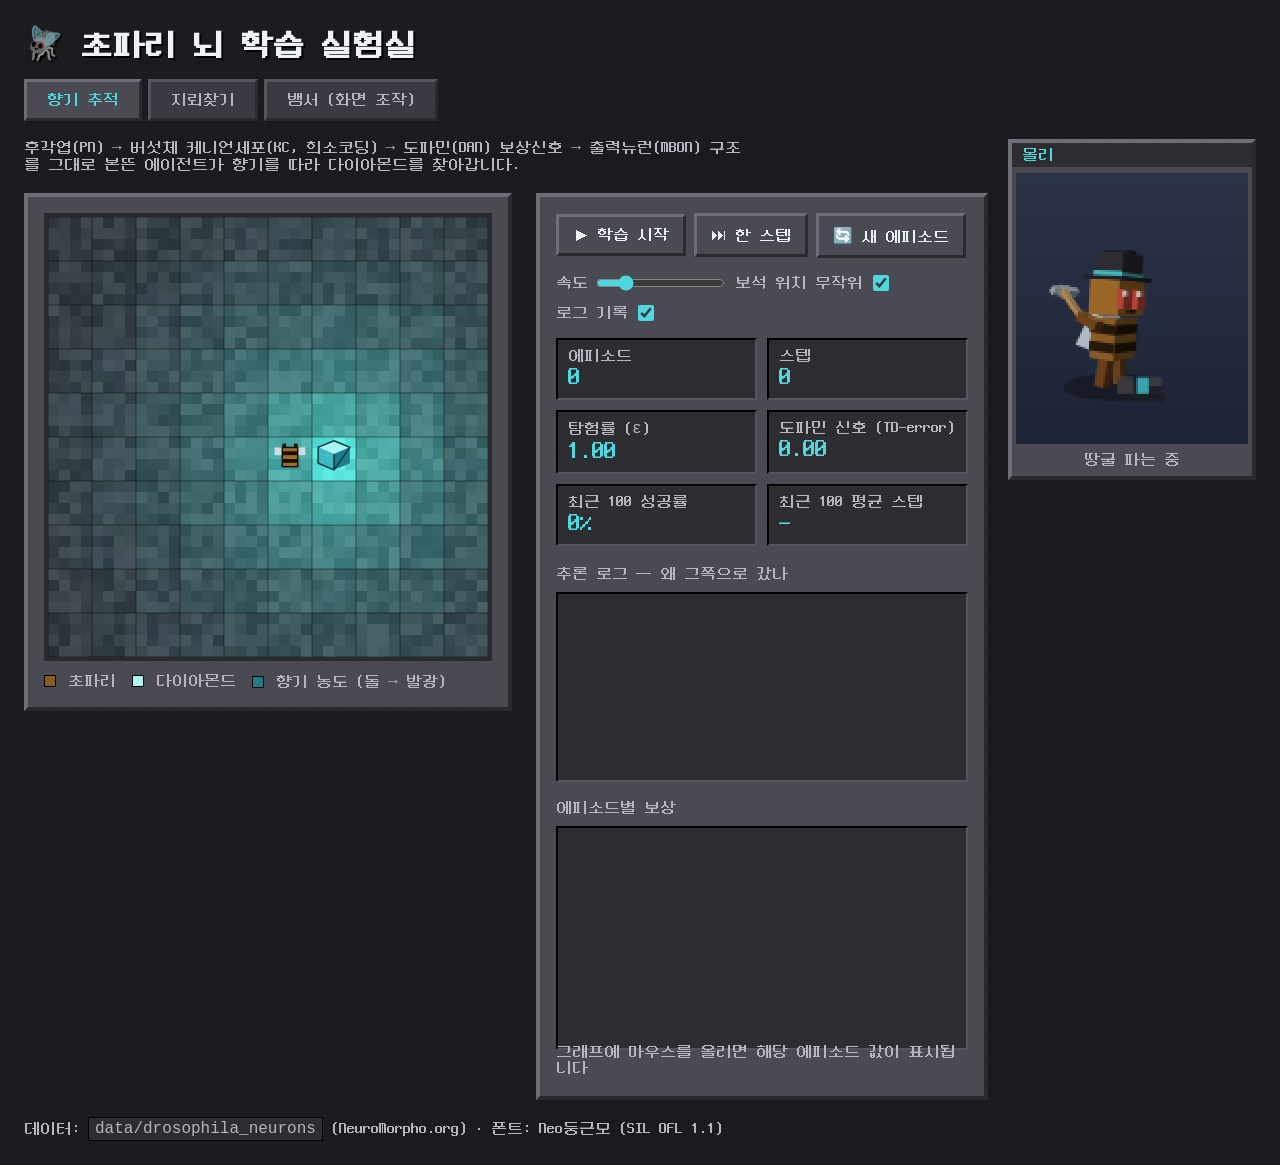
==== commit 87d1eff1: "- 모니터링 기능 추가 및 인식 범위 체크" ====
--- a/game/index.html
+++ b/game/index.html
@@ -177,7 +177,8 @@
 
           <div class="vs-layout">
           <nav class="vs-menu">
-            <button class="vs-menu-btn is-active" data-sec="log">추론 로그</button>
+            <button class="vs-menu-btn is-active" data-sec="monitor">모니터링</button>
+            <button class="vs-menu-btn" data-sec="log">추론 로그</button>
             <button class="vs-menu-btn" data-sec="see">몰리 시야</button>
             <button class="vs-menu-btn" data-sec="blind">블라인드 테스트</button>
             <button class="vs-menu-btn" data-sec="read">레벨업 읽은 것</button>
@@ -191,9 +192,9 @@
 
           <section class="vs-main">
             <!-- ── 추론 로그 ─────────────────────────────── -->
-            <div class="vs-sec is-active" data-sec="log">
+            <div class="vs-sec" data-sec="log">
               <h3>추론 로그 — 왜 그렇게 했나</h3>
-              <div class="vs-help">
+              <div class="vs-help vs-note">
                 줄마다 <b>몇 번째 판의 몇 분 몇 초</b>인지가 앞에 붙습니다.
                 나중에 기록을 되짚을 때 어느 판의 일인지 바로 알 수 있습니다.
               </div>
@@ -203,7 +204,7 @@
             <!-- ── 몰리 시야 ─────────────────────────────── -->
             <div class="vs-sec" data-sec="see">
               <h3>몰리 시야 — 뇌가 실제로 받는 것</h3>
-              <div class="vs-help">
+              <div class="vs-help vs-note">
                 <b>왼쪽</b>은 화면을 24x24로 줄인 격자입니다. 빨강 = 적으로 센 곳, 파랑 = 젬으로 센 곳,
                 가운데 흰 점이 캐릭터. 몰리 뇌는 화면 픽셀이 아니라 <b>이 격자만</b> 봅니다.
                 <br /><b>오른쪽</b>은 8방향 점수입니다. 선이 길수록 그쪽을 좋게 본 것이고,
@@ -256,7 +257,7 @@
             <!-- ── 레벨업 읽은 것 ────────────────────────── -->
             <div class="vs-sec" data-sec="read">
               <h3>레벨업에서 읽은 것</h3>
-              <div class="vs-help">
+              <div class="vs-help vs-note">
                 레벨업 화면에서 <b>무슨 글자를 읽었고 그중 무엇을 골랐는지</b> 그대로 남깁니다.
                 같은 화면을 두 번 읽어 서로 다르면 지어낸 것으로 보고 아무것도 누르지 않습니다 —
                 그때는 두 판독이 같이 표시됩니다.
@@ -267,7 +268,7 @@
                 <button id="vsTestPaste">붙여넣기(Ctrl+V)로 시험</button>
                 <b id="vsTestState" class="tune">-</b>
               </div>
-              <div class="vs-help">
+              <div class="vs-help vs-note">
                 레벨업 화면을 <b>캡처해서 넣으면</b> 게임을 돌리지 않고도 무엇을 읽는지 바로 봅니다.
               </div>
               <div class="vs-help vs-scroll" id="vsReadLog">아직 레벨업 화면을 읽은 적이 없습니다</div>
@@ -301,13 +302,43 @@
                 "무언가를 얻었다"는 신호가 아예 없습니다. 젬 항목은 젬이 어느 쪽에 있는지를
                 나타낼 뿐이라, 먹었는지는 알려주지 않습니다.
                 화면 맨 위에 가로로 긴 바가 보통 경험치입니다. 드래그해서 감싸주세요.
+                <br /><b>레벨업 영역</b>은 레벨업이 떴을 때 그 창 전체를 감싸주세요 —
+                카드뿐 아니라 <b>새로고침·건너뛰기·삭제 버튼까지</b> 들어가게.
+                카드를 읽을 때 이 부분만 크게 잘라 보내고(글자가 커져서 잘 읽힙니다),
+                게임이 멈췄는지 볼 때는 이 부분을 빼고 봅니다(창이 반짝여도 속지 않게).
+                지정하지 않으면 게임 화면 전체를 보내고, 멈춤 판단은 가운데 원을 뺍니다.
               </div>
               <div class="controls">
                 <button data-mark="game">게임 영역 지정</button>
                 <button data-mark="hp">체력바 지정</button>
                 <button data-mark="xp">경험치 바 지정</button>
-                <button data-mark="cards">레벨업 카드 영역 (보통 불필요)</button>
-              </div>
+                <button data-mark="cards">레벨업 영역 지정</button>
+              </div>
+
+              <h3>영역에 이름 붙이기</h3>
+              <div class="vs-help">
+                화면의 한 부분을 드래그하고 <b>그게 무엇인지 적어두면</b>, LLM 이 그 화면을 볼 때
+                "그 위치에 그게 있다" 는 걸 알고 판단합니다. 예: 캐릭터 목록, 시작 버튼, 경험치 바, 타이머.
+                이름을 모르겠으면 <b>LLM에게 뭔지 묻기</b>를 누르면 그 부분만 잘라 보내서 물어봅니다.
+                <br /><b>보이는 화면</b>을 정해두면 그 화면일 때만 알려줍니다
+                (캐릭터 목록은 캐릭터 선택 화면에만 있으니까요). 지정한 영역은 게임 화면 위에 주황 점선으로 보입니다.
+              </div>
+              <div class="controls">
+                <button data-mark="region">영역 지정 → 이름 붙이기</button>
+              </div>
+              <div class="vs-region-form" id="vsRegionForm" hidden>
+                <div class="controls">
+                  <label>이름 <input type="text" id="vsRegionLabel" placeholder="예: 캐릭터 목록" style="width:200px" /></label>
+                  <label>보이는 화면 <select id="vsRegionScope"></select></label>
+                </div>
+                <div class="controls">
+                  <button id="vsRegionAsk">LLM에게 뭔지 묻기</button>
+                  <button id="vsRegionSave">저장</button>
+                  <button id="vsRegionCancel">취소</button>
+                </div>
+                <div class="vs-help" id="vsRegionState">-</div>
+              </div>
+              <div class="vs-help" id="vsRegionList">아직 이름 붙인 영역이 없습니다</div>
 
               <h3>화면 가르치기</h3>
               <div class="vs-help">
@@ -367,6 +398,19 @@
               <div class="controls">
                 <label>카드 개수 <input type="number" id="vsCards" min="2" max="5" value="4" style="width:60px" /></label>
                 <b id="vsLlmState" class="tune">-</b>
+              </div>
+              <div class="controls">
+                <label>메뉴 이동 키
+                  <select id="vsNavKeys">
+                    <option value="wasd">WASD (게임 이동과 같은 키)</option>
+                    <option value="arrows">방향키</option>
+                  </select>
+                </label>
+              </div>
+              <div class="vs-help">
+                멈춘 화면에서 커서를 옮길 때 쓰는 키입니다. 게임 안 이동에 쓰는 <b>WASD</b>는 잘 먹는 게
+                확인돼 있어서 기본값입니다. 방향키는 NumLock 상태에 따라 브릿지가 다른 신호를 보내는
+                불안정한 경로를 탑니다. 커서가 안 움직이면 이걸 바꿔보세요.
               </div>
               <div class="controls">
                 <label class="checkbox"><input type="checkbox" id="vsIdOn" /> 화면 종류도 LLM이 판별 (자동 학습)</label>
@@ -389,6 +433,29 @@
             <!-- ── 민감도 ────────────────────────────────── -->
             <div class="vs-sec" data-sec="tune">
               <h3>인식 민감도와 성향</h3>
+              <div class="vs-help">
+                <b>게임 중인지 판단</b> — 레벨업·메뉴·캐릭터 선택·결과 창은 모두 넓은 파란 판입니다.
+                확인 영역(레벨업 영역을 지정했으면 그 안, 아니면 게임 화면 가운데 — 화면 위 파란 점선)에서
+                파란 부분이 기준을 넘으면 <b>게임 아님</b>, 아니면 아무것도 안 움직여도 <b>플레이 중</b>으로 봅니다.
+                파란 젬은 점처럼 작아서 세지 않습니다. 지금 몇 %인지는 <b>몰리 시야</b> 맨 아래에 나옵니다 —
+                창이 떴을 때 값과 플레이 중 값 사이로 기준을 맞추면 됩니다.
+              </div>
+              <div class="controls">
+                <label class="checkbox"><input type="checkbox" id="vsUiBlue" checked /> 파란 창이 보이면 게임 아님</label>
+                <label>파란 창 기준 <input type="range" id="vsUiThr" min="3" max="60" value="15" /></label>
+                <b id="vsUiThrVal" class="tune">15%</b>
+              </div>
+              <div class="vs-help">
+                <b>파란 바닥이 있는 맵</b> — 파랗기만 하면 창으로 보지 않습니다. 몰리가 걷는 중(카메라가 움직임)이면
+                창이 아니고, 무늬가 있는 파랑은 바닥으로 보고 뺍니다. 그리고 레벨업 창을 한 번 제대로 읽으면
+                <b>그 창의 색을 기억</b>해서, 그다음부터는 그 색에 가까운 판만 창으로 봅니다.
+                자동으로 못 배웠으면 레벨업 창이 떠 있을 때 아래 버튼을 누르세요.
+              </div>
+              <div class="controls">
+                <button id="vsUiLearn">지금 보이는 창 색 기억</button>
+                <button id="vsUiForget">창 색 잊기</button>
+                <span id="vsUiColor" class="dim"></span>
+              </div>
               <div class="vs-help">
                 <b>적 판별 방식</b> — 몬스터는 스스로 움직이고 보석은 바닥에 붙어 있습니다.
                 다만 카메라가 캐릭터를 따라다녀서 화면 전체가 같이 밀리므로, 먼저 <b>화면 전체의 이동량을
--- a/game/style.css
+++ b/game/style.css
@@ -416,6 +416,39 @@
 .vs-table td:first-child, .vs-table th:first-child { text-align: left; }
 .vs-table tr.picked td { color: #ffd479; background: rgba(255,212,121,0.08); }
 
+/* 모니터링: 시야(왼쪽 크게) + 로그 · 레벨업 읽은 것(오른쪽 위아래)을 한 화면에 */
+.vs-main.is-monitor {
+  display: grid;
+  grid-template-columns: minmax(0, 1.25fr) minmax(0, 1fr);
+  /* 오른쪽 위(로그)는 제 높이만, 남는 높이는 아래(읽은 것)가 가져간다 — 둘 사이가 벌어지지 않게 */
+  grid-template-rows: auto 1fr;
+  gap: 14px 18px;
+  align-items: start;
+}
+.vs-main.is-monitor > .vs-sec[data-sec="see"] { grid-column: 1; grid-row: 1 / span 2; }
+.vs-main.is-monitor > .vs-sec[data-sec="log"] { grid-column: 2; grid-row: 1; }
+.vs-main.is-monitor > .vs-sec[data-sec="read"] { grid-column: 2; grid-row: 2; }
+.vs-main.is-monitor .vs-note { display: none; }
+.vs-main.is-monitor .log-tall { height: 300px; margin-bottom: 0; }
+.vs-main.is-monitor .vs-scroll { max-height: 240px; }
+/* 좁은 창에서는 세로로 쌓는다 */
+@media (max-width: 1250px) {
+  .vs-main.is-monitor { grid-template-columns: minmax(0, 1fr); }
+  .vs-main.is-monitor > .vs-sec[data-sec="see"],
+  .vs-main.is-monitor > .vs-sec[data-sec="log"],
+  .vs-main.is-monitor > .vs-sec[data-sec="read"] { grid-column: 1; grid-row: auto; }
+}
+
+.vs-region-form {
+  margin-top: 10px;
+  padding: 10px;
+  background: var(--slot);
+  border: 2px solid #ffb35c;
+}
+.vs-region-form[hidden] { display: none; }
+.vs-region-row { padding: 3px 0; }
+button.vs-mini { padding: 2px 8px; font-size: 14px; margin-left: 6px; }
+
 /* 고른 메뉴의 내용만 보인다 */
 .vs-sec { display: none; }
 .vs-sec.is-active { display: block; }
@@ -544,3 +577,13 @@
   padding: 2px 6px;
   border: 1px solid #000;
 }
+
+/* 기억한 창 색 견본 */
+.swatch {
+  display: inline-block;
+  width: 14px;
+  height: 14px;
+  border: 1px solid rgba(255, 255, 255, 0.4);
+  vertical-align: middle;
+  margin-right: 4px;
+}
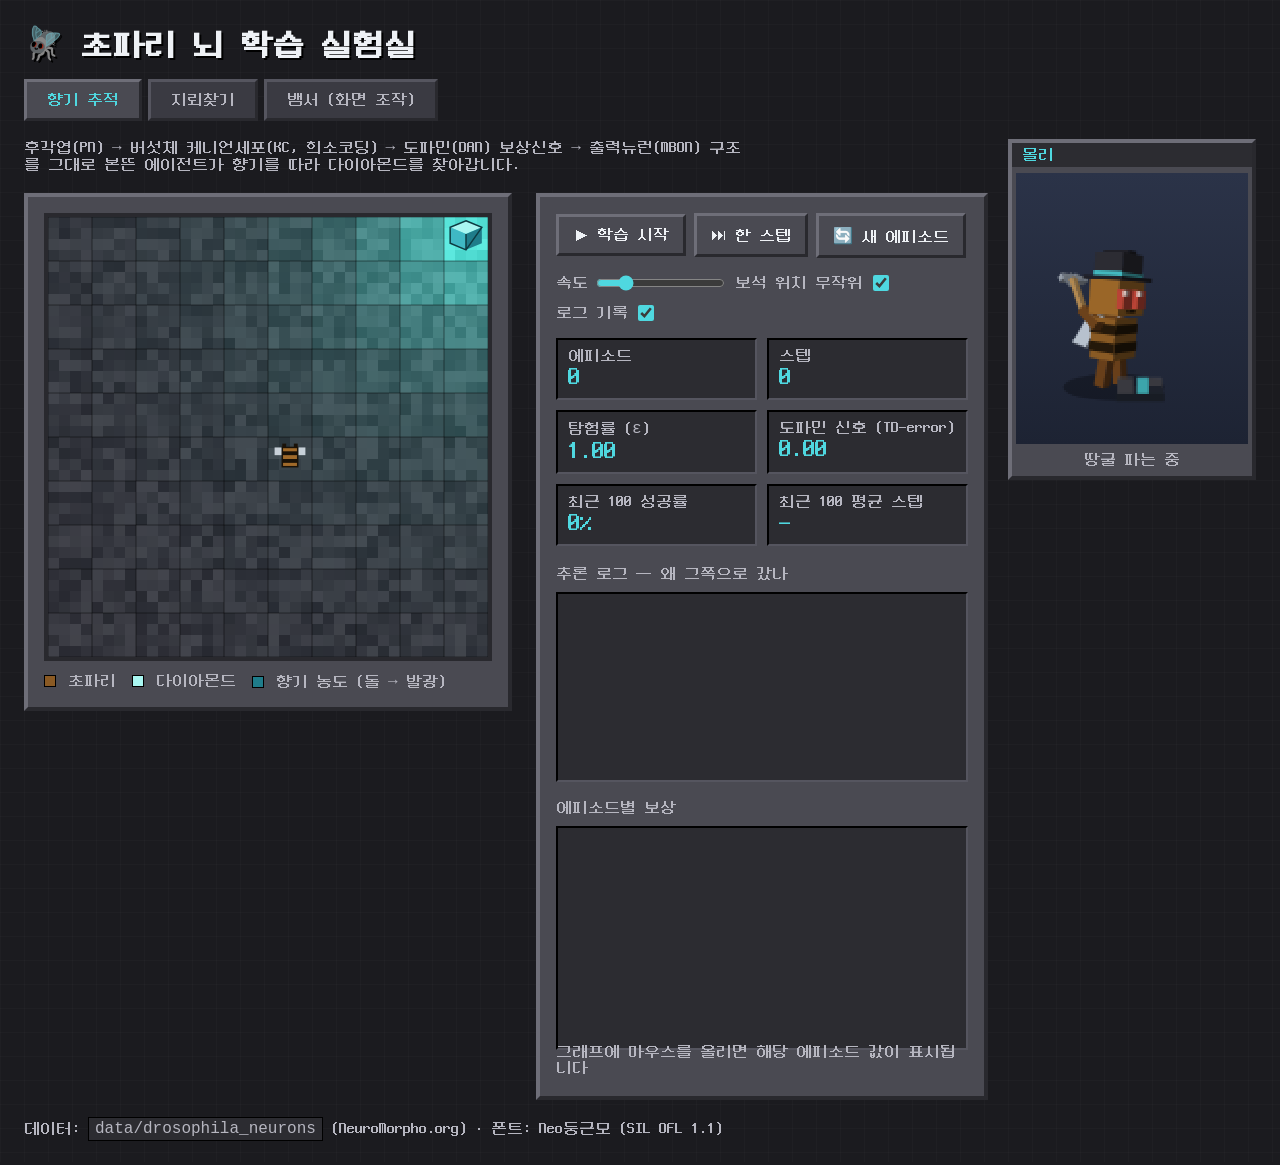
==== commit 15c4f09b: "- 모바일 환경 모니터링 추가 - 모바일 환경에서 LLM에게 데이터 전송 기능 추가 - 캐릭터, 무기, 게임 정보 추가." ====
--- a/game/index.html
+++ b/game/index.html
@@ -187,6 +187,7 @@
             <button class="vs-menu-btn" data-sec="llm">LLM</button>
             <button class="vs-menu-btn" data-sec="stats">기록 · 통계</button>
             <button class="vs-menu-btn" data-sec="tune">민감도</button>
+            <button class="vs-menu-btn" data-sec="remote">폰으로 보기</button>
             <button class="vs-menu-btn" data-sec="help">실행 방법</button>
           </nav>
 
@@ -420,6 +421,31 @@
                 위를 켜면 가르쳐준 화면이 없어도 <b>게임이 멈춘 순간</b>을 잡아 LLM에게 한 번 묻고,
                 답이 오면 그 화면을 기억해서 <b>다음부터는 묻지 않고 즉시 알아봅니다.</b>
               </div>
+
+              <h3>화면 글자 읽기 (OCR)</h3>
+              <div class="controls">
+                <label class="checkbox"><input type="checkbox" id="vsOcrOn" checked /> 화면 글자 읽기 (윈도우 내장, 빠름)</label>
+                <button id="vsOcrNow">지금 화면 글자 읽기</button>
+              </div>
+              <div class="vs-help" id="vsOcrResult">-</div>
+              <div class="vs-help">
+                윈도우에 들어 있는 글자 인식을 브릿지가 대신 부릅니다. 설치할 것이 없고 한 장에 0.2초 안쪽입니다.
+                LLM 과 달리 <b>없는 글자를 지어내지 않습니다</b> — 못 읽으면 빈칸입니다. 이렇게 씁니다:
+                <br />· <b>화면 판별</b> — 아래 글자가 보이면 LLM 에게 묻기 전에 그 화면으로 봅니다.
+                "플레이 중" 이라도 카메라가 1초 넘게 멈춰 있으면 글자를 확인합니다 (타이틀 화면을 놓치지 않게).
+                <br />· <b>메뉴</b> — 읽은 글자를 LLM 에게 같이 줘서 시작 버튼 같은 항목을 빠뜨리지 않게 합니다.
+                <br />· <b>레벨업</b> — LLM 이 읽은 카드 이름이 화면 글자에 실제로 있는지 맞춰봅니다.
+                전부 있으면 두 번 읽지 않고 바로 고릅니다.
+                <br />게임 화면 위에 읽은 글자가 하늘색 상자로 잠깐 보입니다.
+                <b>사진으로 시험</b>(레벨업 읽은 것 메뉴)에 아무 화면이나 넣으면 무슨 화면으로 보는지 나옵니다.
+              </div>
+              <label class="vs-block">글자로 화면 알아보기
+                <textarea id="vsOcrWords" rows="5" class="vs-goal"></textarea></label>
+              <div class="vs-help">
+                한 줄에 한 화면: <code>화면: 글자, 글자</code>. 위에 있는 줄부터 봅니다.
+                띄어쓰기·대소문자는 무시하고, 조금 틀려도 맞춥니다.
+                화면 이름은 levelup · menu · dead · chest · revive, 직접 만든 화면 종류도 됩니다.
+              </div>
             </div>
 
             <!-- ── 기록 · 통계 ───────────────────────────── -->
@@ -496,6 +522,30 @@
             </div>
 
             <!-- ── 실행 방법 ─────────────────────────────── -->
+            <!-- ── 폰으로 보기 ───────────────────────────── -->
+            <div class="vs-sec" data-sec="remote">
+              <h3>폰으로 보기</h3>
+              <div class="vs-help">
+                이 탭에서 도는 몰리를 <b>폰에서 보고, 막혔으면 지시합니다</b> — 정지·시작 버튼과 말로 하는 지시
+                ("화면에 있는 초록 버튼 눌러"). 지시는 이 탭이 받아 화면을 보고 처리하고,
+                키는 여기서도 허용된 것만 나갑니다 (ESC·마우스 없음).
+                폰이 이 페이지를 그냥 열면 빈 페이지입니다 — 화면 공유와 몰리의 상태는 이 탭 안에만 있어서,
+                이 탭이 2초마다 상태를 브릿지로 보내고 폰은 브릿지가 여는 페이지에서 봅니다.
+                <br />아무나 못 봅니다. 아래 <b>연결 코드</b>를 폰에서 한 번 넣은 기기만 볼 수 있고,
+                코드는 2분 동안 한 번만 쓸 수 있습니다. 잃어버린 폰이 있으면 <b>모두 끊기</b>.
+              </div>
+              <div class="controls">
+                <button id="vsRemoteCode">연결 코드 만들기</button>
+                <button id="vsRemoteRevoke">연결한 기기 모두 끊기</button>
+              </div>
+              <div class="vs-help" id="vsRemoteState">브릿지에 연결되면 확인할 수 있습니다</div>
+              <div class="vs-help vs-note">
+                브릿지를 <code>.\start.ps1 -Remote</code> 로 띄워야 켜집니다 (기본은 꺼져 있음).
+                폰은 PC 와 <b>같은 와이파이</b>에 있어야 합니다. 처음 켤 때 윈도우 방화벽이 파이썬의 네트워크
+                접근을 물어보면 허용해야 폰이 닿습니다. 이 탭이 가려지면 브라우저가 느려져 폰 화면도 늦게 바뀝니다.
+              </div>
+            </div>
+
             <div class="vs-sec" data-sec="help">
               <h3>실행 순서</h3>
               <div class="vs-help">
--- a/game/style.css
+++ b/game/style.css
@@ -587,3 +587,18 @@
   vertical-align: middle;
   margin-right: 4px;
 }
+
+/* 제목이 위, 입력칸이 아래로 오는 라벨 */
+.vs-block {
+  display: block;
+  margin-top: 10px;
+}
+
+/* 폰 연결 코드: 멀리서도 읽히게 크게 */
+.vs-code {
+  font-size: 40px;
+  letter-spacing: 8px;
+  font-weight: 700;
+  color: var(--accent, #ffd479);
+  margin: 4px 0;
+}
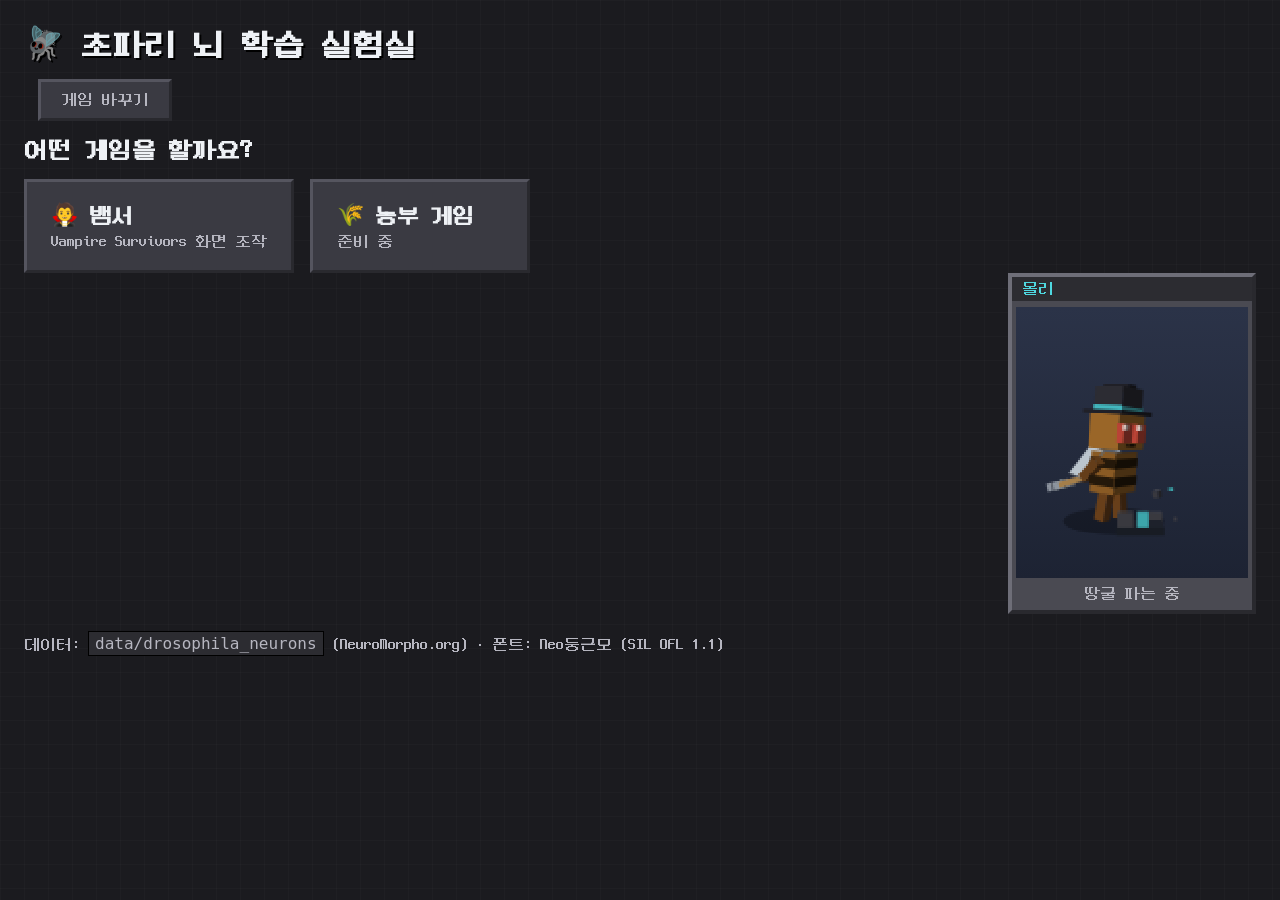
==== commit 616a3fc0: "- 테스트용 게임 제거 - 마우스를 조작하는 게임 추가" ====
--- a/game/index.html
+++ b/game/index.html
@@ -9,122 +9,24 @@
 <body>
   <header>
     <h1>🪰 초파리 뇌 학습 실험실</h1>
-    <nav class="tabs">
-      <button class="tab is-active" data-tab="scent">향기 추적</button>
-      <button class="tab" data-tab="mines">지뢰찾기</button>
-      <button class="tab" data-tab="vamp">뱀서 (화면 조작)</button>
+    <nav class="tabs" id="gameNav" hidden>
+      <span class="game-name" id="gameName"></span>
+      <button class="tab" id="gameChange">게임 바꾸기</button>
     </nav>
   </header>
 
-  <div class="layout">
+  <section class="game-pick" id="gamePick">
+    <h2>어떤 게임을 할까요?</h2>
+    <div class="game-pick-list">
+      <button class="tab game-card" data-tab="vamp"><b>🧛 뱀서</b><span>Vampire Survivors 화면 조작</span></button>
+      <button class="tab game-card" data-tab="farm"><b>🌾 농부 게임</b><span>준비 중</span></button>
+    </div>
+  </section>
+
+  <div class="layout" id="gameLayout" hidden>
     <div class="panels">
-      <section class="tab-panel is-active" id="panel-scent">
-        <p class="subtitle">
-          후각엽(PN) → 버섯체 케니언세포(KC, 희소코딩) → 도파민(DAN) 보상신호 → 출력뉴런(MBON) 구조를 그대로 본뜬 에이전트가
-          향기를 따라 다이아몬드를 찾아갑니다.
-        </p>
-        <main>
-          <section class="board-section">
-            <canvas id="board" width="440" height="440"></canvas>
-            <div class="legend">
-              <span><i class="dot fly"></i> 초파리</span>
-              <span><i class="dot gem"></i> 다이아몬드</span>
-              <span><i class="dot scent"></i> 향기 농도 (돌 → 발광)</span>
-            </div>
-          </section>
-
-          <aside class="panel">
-            <div class="controls">
-              <button id="btnStart">▶ 학습 시작</button>
-              <button id="btnStep">⏭ 한 스텝</button>
-              <button id="btnReset">🔄 새 에피소드</button>
-            </div>
-            <div class="controls">
-              <label>속도
-                <input type="range" id="speed" min="1" max="200" value="40" />
-              </label>
-              <label class="checkbox">
-                <input type="checkbox" id="randomGem" checked />
-                보석 위치 무작위
-              </label>
-              <label class="checkbox">
-                <input type="checkbox" id="scentLogOn" checked />
-                로그 기록
-              </label>
-            </div>
-
-            <div class="stats">
-              <div class="stat"><span>에피소드</span><b id="stEpisode">0</b></div>
-              <div class="stat"><span>스텝</span><b id="stStep">0</b></div>
-              <div class="stat"><span>탐험률 (ε)</span><b id="stEps">1.00</b></div>
-              <div class="stat"><span>도파민 신호 (TD-error)</span><b id="stDopamine">0.00</b></div>
-              <div class="stat"><span>최근 100 성공률</span><b id="stSuccess">0%</b></div>
-              <div class="stat"><span>최근 100 평균 스텝</span><b id="stAvgSteps">-</b></div>
-            </div>
-
-            <h3>추론 로그 — 왜 그쪽으로 갔나</h3>
-            <div class="log" id="scentLog"></div>
-
-            <h3>에피소드별 보상</h3>
-            <canvas id="chart" height="220"></canvas>
-            <div class="chart-readout" id="chartReadout">그래프에 마우스를 올리면 해당 에피소드 값이 표시됩니다</div>
-          </aside>
-        </main>
-      </section>
-
-      <section class="tab-panel" id="panel-mines">
-        <p class="subtitle">
-          같은 뇌 구조로 지뢰찾기를 학습합니다. 후보 칸의 국소 단서를 후각 입력처럼 받아 KC로 희소하게 펼치고,
-          열어본 결과(안전/지뢰)를 도파민 신호로 삼아 각 칸의 안전도를 배웁니다.
-          직접 플레이도 됩니다 — 좌클릭 열기, 우클릭 깃발.
-        </p>
-        <main>
-          <section class="board-section">
-            <canvas id="mineBoard" width="432" height="432"></canvas>
-            <div class="legend">
-              <span id="msStatus">진행률 0%</span>
-              <span><i class="dot safe"></i> 안전 예측</span>
-              <span><i class="dot danger"></i> 지뢰 예측</span>
-            </div>
-          </section>
-
-          <aside class="panel">
-            <div class="controls">
-              <button id="msBtnAi">AI 학습 시작</button>
-              <button id="msBtnMove">⏭ 한 수</button>
-              <button id="msBtnNew">🔄 새 판</button>
-            </div>
-            <div class="controls">
-              <label>속도
-                <input type="range" id="msSpeed" min="1" max="300" value="120" />
-              </label>
-              <label class="checkbox">
-                <input type="checkbox" id="msShowSafety" checked />
-                안전도 표시
-              </label>
-              <label class="checkbox">
-                <input type="checkbox" id="msLogOn" checked />
-                로그 기록
-              </label>
-            </div>
-
-            <div class="stats">
-              <div class="stat"><span>플레이한 판</span><b id="msGames">0</b></div>
-              <div class="stat"><span>클리어</span><b id="msWins">0</b></div>
-              <div class="stat"><span>최근 100판 승률</span><b id="msWinRate">0%</b></div>
-              <div class="stat"><span>최근 100판 개방률</span><b id="msProgress">0%</b></div>
-              <div class="stat"><span>도파민 신호</span><b id="msDopamine">0.00</b></div>
-              <div class="stat"><span>탐험률 (ε)</span><b id="msEps">0.08</b></div>
-            </div>
-
-            <h3>추론 로그 — 왜 그 칸을 열었나</h3>
-            <div class="log" id="mineLog"></div>
-
-            <h3>20판 단위 승률 / 개방률 (%)</h3>
-            <canvas id="mineChart" height="220"></canvas>
-            <div class="chart-readout" id="mineChartReadout">그래프에 마우스를 올리면 해당 구간 값이 표시됩니다</div>
-          </aside>
-        </main>
+      <section class="tab-panel" id="panel-farm">
+        <p class="subtitle">농부 게임은 아직 준비 중입니다.</p>
       </section>
       <section class="tab-panel" id="panel-vamp">
         <p class="subtitle">
@@ -574,13 +476,8 @@
     데이터: <code>data/drosophila_neurons</code> (NeuroMorpho.org) · 폰트: Neo둥근모 (SIL OFL 1.1)
   </footer>
 
-  <script src="chart.js"></script>
   <script src="log.js"></script>
-  <script src="env.js"></script>
   <script src="agent.js"></script>
-  <script src="main.js"></script>
-  <script src="minesweeper.js"></script>
-  <script src="minesweeper-ui.js"></script>
   <script src="vampire.js"></script>
   <script src="tabs.js"></script>
   <script src="molli.js"></script>
--- a/game/style.css
+++ b/game/style.css
@@ -602,3 +602,19 @@
   color: var(--accent, #ffd479);
   margin: 4px 0;
 }
+
+.tabs { align-items: center; }
+.game-name { font-size: 18px; color: var(--accent); margin-right: 8px; }
+.game-pick { max-width: 720px; }
+.game-pick h2 { margin: 0 0 16px; }
+.game-pick-list { display: flex; gap: 16px; flex-wrap: wrap; }
+.game-card {
+  display: flex;
+  flex-direction: column;
+  gap: 6px;
+  align-items: flex-start;
+  min-width: 220px;
+  padding: 20px 24px;
+  text-align: left;
+}
+.game-card b { font-size: 22px; color: var(--text); }
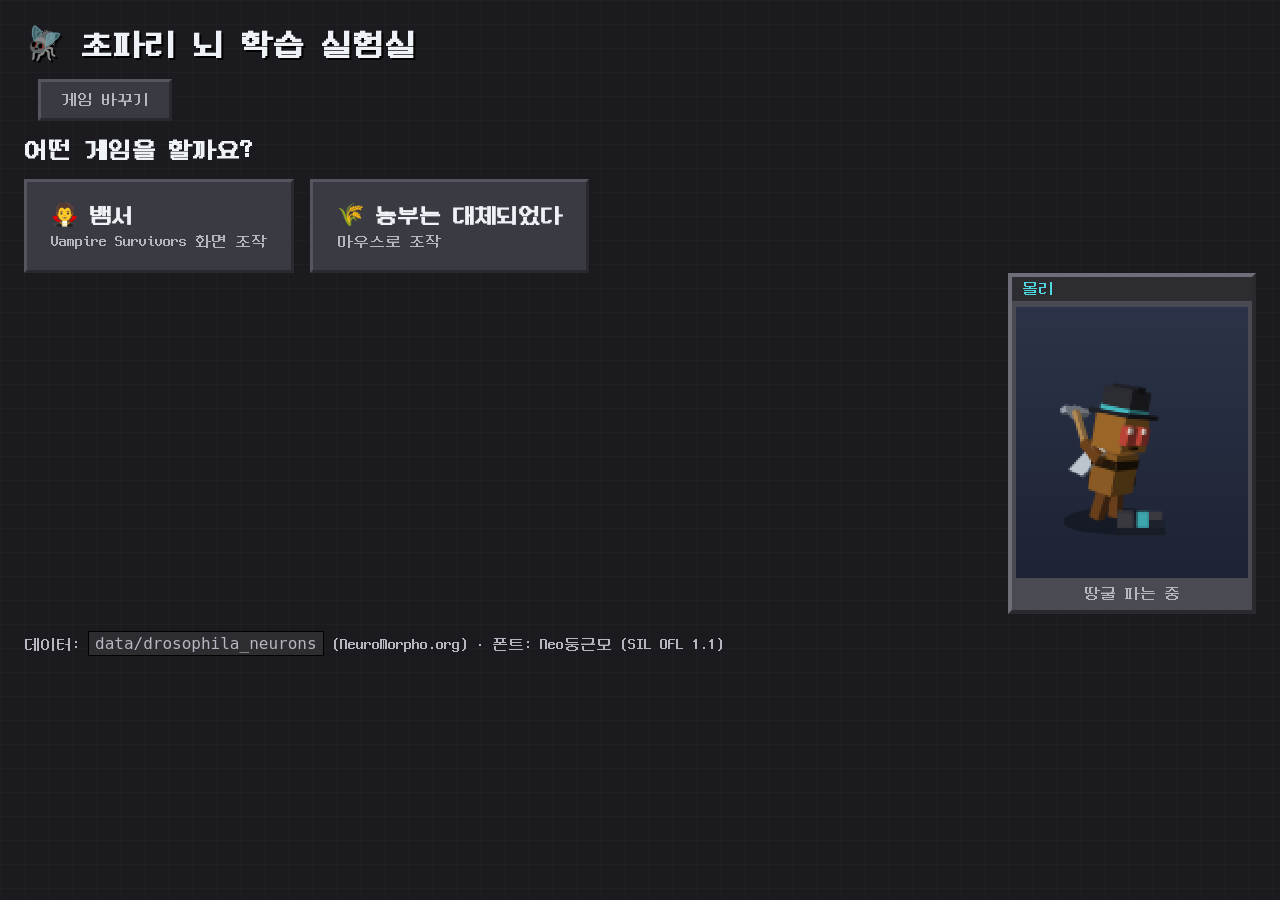
==== commit a073ada2: "- 농부는 대체되었다 게임 추가" ====
--- a/game/index.html
+++ b/game/index.html
@@ -19,14 +19,44 @@
     <h2>어떤 게임을 할까요?</h2>
     <div class="game-pick-list">
       <button class="tab game-card" data-tab="vamp"><b>🧛 뱀서</b><span>Vampire Survivors 화면 조작</span></button>
-      <button class="tab game-card" data-tab="farm"><b>🌾 농부 게임</b><span>준비 중</span></button>
+      <button class="tab game-card" data-tab="farm"><b>🌾 농부는 대체되었다</b><span>마우스로 조작</span></button>
     </div>
   </section>
 
   <div class="layout" id="gameLayout" hidden>
     <div class="panels">
       <section class="tab-panel" id="panel-farm">
-        <p class="subtitle">농부 게임은 아직 준비 중입니다.</p>
+        <p class="subtitle">
+          <b>농부는 대체되었다</b> (The Farmer Was Replaced) — 화면을 공유받아 마우스로 조작합니다.
+          조작 중에 <b>ESC</b> 를 누르면 바로 멈춥니다.
+        </p>
+        <main>
+          <section class="vs-screen">
+            <div class="vs-view-col">
+              <canvas id="fmView" width="720" height="405"></canvas>
+            </div>
+            <div class="vs-side">
+              <div class="legend"><span id="fmStatus" class="vs-status">화면 공유를 먼저 시작하세요</span></div>
+              <div class="controls">
+                <button id="fmShare">화면 공유</button>
+                <button id="fmRun">▶ 조작 시작</button>
+                <button id="fmStop">■ 정지</button>
+              </div>
+              <div class="controls">
+                <label>대상 창 <input type="text" id="fmWindow" value="The Farmer Was Replaced" style="width:190px" /></label>
+              </div>
+              <div class="vs-help">
+                조작 중에 왼쪽 화면을 클릭하면 게임 창의 같은 자리를 클릭합니다 (오른쪽 클릭도 됨).
+                게임 창만 공유해야 위치가 맞습니다.
+              </div>
+              <div class="stats">
+                <div class="stat"><span>브릿지</span><b id="fmBridge">미연결</b></div>
+                <div class="stat"><span>입력 모드</span><b id="fmLive">-</b></div>
+                <div class="stat"><span>마지막 클릭</span><b id="fmLast">-</b></div>
+              </div>
+            </div>
+          </section>
+        </main>
       </section>
       <section class="tab-panel" id="panel-vamp">
         <p class="subtitle">
@@ -479,6 +509,7 @@
   <script src="log.js"></script>
   <script src="agent.js"></script>
   <script src="vampire.js"></script>
+  <script src="farm.js"></script>
   <script src="tabs.js"></script>
   <script src="molli.js"></script>
 </body>
--- a/game/style.css
+++ b/game/style.css
@@ -618,3 +618,4 @@
   text-align: left;
 }
 .game-card b { font-size: 22px; color: var(--text); }
+canvas#fmView { width: 100%; height: auto; background: #000; cursor: crosshair; }
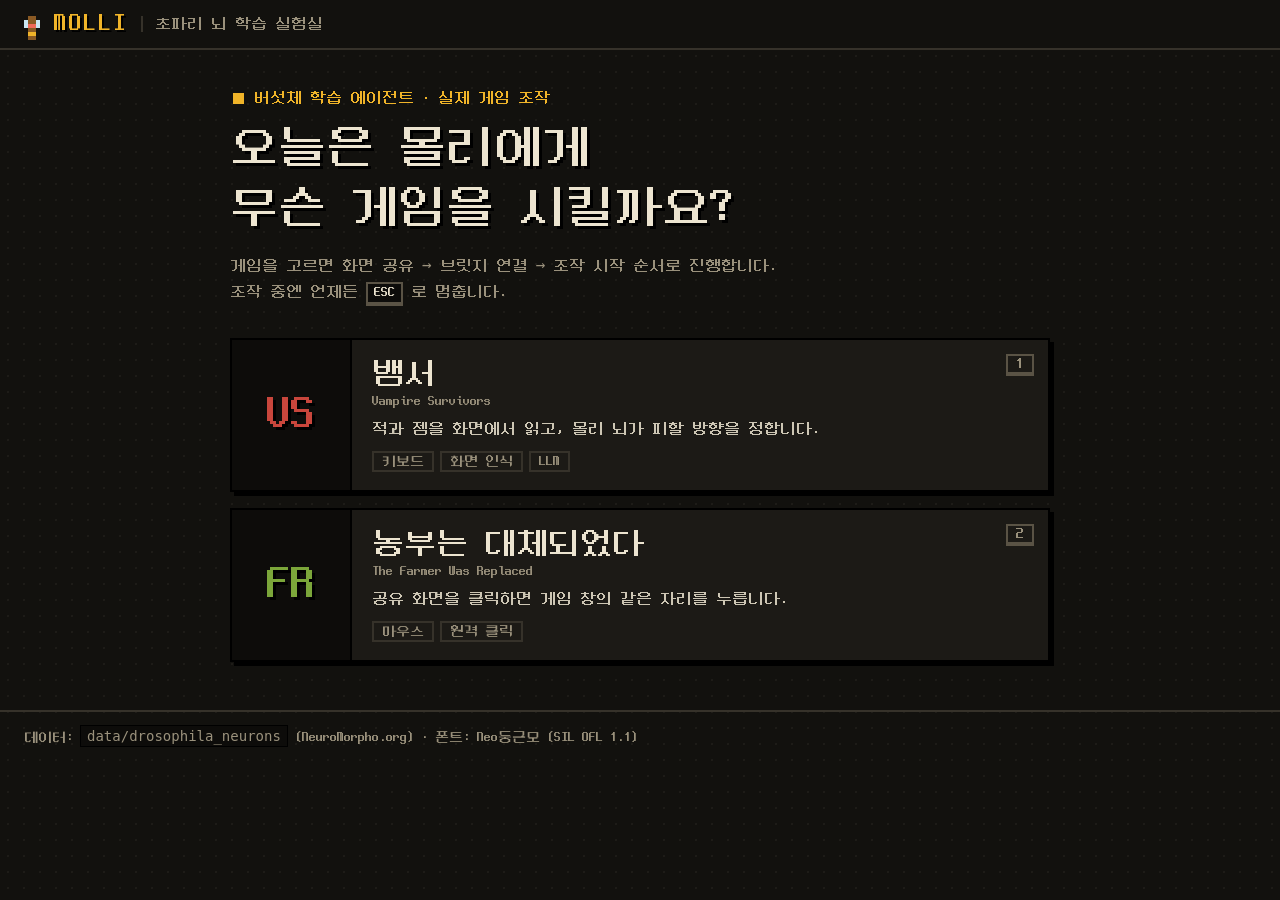
==== commit 521919a1: "- Molli 캐릭터 삭제 - 디자인 변경" ====
--- a/game/index.html
+++ b/game/index.html
@@ -7,29 +7,52 @@
 <link rel="stylesheet" href="style.css" />
 </head>
 <body>
-  <header>
-    <h1>🪰 초파리 뇌 학습 실험실</h1>
-    <nav class="tabs" id="gameNav" hidden>
+  <header class="topbar">
+    <div class="brand">
+      <span class="brand-mark" aria-hidden="true"></span>
+      <span class="brand-name">MOLLI</span>
+      <span class="brand-sub">초파리 뇌 학습 실험실</span>
+    </div>
+    <nav class="game-nav" id="gameNav" hidden>
       <span class="game-name" id="gameName"></span>
-      <button class="tab" id="gameChange">게임 바꾸기</button>
+      <button class="btn-ghost" id="gameChange">게임 바꾸기</button>
     </nav>
   </header>
 
   <section class="game-pick" id="gamePick">
-    <h2>어떤 게임을 할까요?</h2>
+    <div class="pick-hero">
+      <p class="eyebrow">버섯체 학습 에이전트 · 실제 게임 조작</p>
+      <h1>오늘은 몰리에게<br />무슨 게임을 시킬까요?</h1>
+      <p class="pick-lead">게임을 고르면 화면 공유 → 브릿지 연결 → 조작 시작 순서로 진행합니다. 조작 중엔 언제든 <kbd>ESC</kbd> 로 멈춥니다.</p>
+    </div>
     <div class="game-pick-list">
-      <button class="tab game-card" data-tab="vamp"><b>🧛 뱀서</b><span>Vampire Survivors 화면 조작</span></button>
-      <button class="tab game-card" data-tab="farm"><b>🌾 농부는 대체되었다</b><span>마우스로 조작</span></button>
+      <button class="game-card" data-tab="vamp" style="--card: #c8463c">
+        <span class="card-key">1</span>
+        <span class="card-art" aria-hidden="true">VS</span>
+        <span class="card-body">
+          <b>뱀서</b>
+          <span class="card-en">Vampire Survivors</span>
+          <span class="card-desc">적과 젬을 화면에서 읽고, 몰리 뇌가 피할 방향을 정합니다.</span>
+          <span class="card-tags"><i>키보드</i><i>화면 인식</i><i>LLM</i></span>
+        </span>
+      </button>
+      <button class="game-card" data-tab="farm" style="--card: #7ba63a">
+        <span class="card-key">2</span>
+        <span class="card-art" aria-hidden="true">FR</span>
+        <span class="card-body">
+          <b>농부는 대체되었다</b>
+          <span class="card-en">The Farmer Was Replaced</span>
+          <span class="card-desc">공유 화면을 클릭하면 게임 창의 같은 자리를 누릅니다.</span>
+          <span class="card-tags"><i>마우스</i><i>원격 클릭</i></span>
+        </span>
+      </button>
     </div>
   </section>
 
   <div class="layout" id="gameLayout" hidden>
     <div class="panels">
       <section class="tab-panel" id="panel-farm">
-        <p class="subtitle">
-          <b>농부는 대체되었다</b> (The Farmer Was Replaced) — 화면을 공유받아 마우스로 조작합니다.
-          조작 중에 <b>ESC</b> 를 누르면 바로 멈춥니다.
-        </p>
+        <p class="subtitle">공유 화면을 클릭하면 게임 창의 같은 자리를 누릅니다. 오른쪽 클릭도 됩니다. 게임 창만 공유해야 위치가 맞습니다.</p>
         <main>
           <section class="vs-screen">
             <div class="vs-view-col">
@@ -39,20 +62,17 @@
               <div class="legend"><span id="fmStatus" class="vs-status">화면 공유를 먼저 시작하세요</span></div>
               <div class="controls">
                 <button id="fmShare">화면 공유</button>
-                <button id="fmRun">▶ 조작 시작</button>
+                <button id="fmRun" class="btn-primary">▶ 조작 시작</button>
                 <button id="fmStop">■ 정지</button>
               </div>
-              <div class="controls">
-                <label>대상 창 <input type="text" id="fmWindow" value="The Farmer Was Replaced" style="width:190px" /></label>
-              </div>
-              <div class="vs-help">
-                조작 중에 왼쪽 화면을 클릭하면 게임 창의 같은 자리를 클릭합니다 (오른쪽 클릭도 됨).
-                게임 창만 공유해야 위치가 맞습니다.
-              </div>
+              <label class="vs-block">대상 창
+                <input type="text" id="fmWindow" value="The Farmer Was Replaced" />
+              </label>
               <div class="stats">
                 <div class="stat"><span>브릿지</span><b id="fmBridge">미연결</b></div>
                 <div class="stat"><span>입력 모드</span><b id="fmLive">-</b></div>
                 <div class="stat"><span>마지막 클릭</span><b id="fmLast">-</b></div>
+                <div class="stat"><span>비상 정지</span><b><kbd>ESC</kbd></b></div>
               </div>
             </div>
           </section>
@@ -65,7 +85,6 @@
         </p>
         <main class="vs-outer">
           <div class="vs-top">
-            <div class="vs-molli-slot" id="vsMolliSlot"></div>
             <section class="vs-screen">
               <div class="vs-view-col">
                 <canvas id="vsView" width="720" height="405"></canvas>
@@ -79,7 +98,7 @@
               <div class="controls">
                 <button id="vsShare">화면 공유</button>
                 <button id="vsDemo">테스트 영상</button>
-                <button id="vsRun">▶ 조작 시작</button>
+                <button id="vsRun" class="btn-primary">▶ 조작 시작</button>
                 <button id="vsStop">■ 정지</button>
                 <label class="checkbox"><input type="checkbox" id="vsDebug" checked /> 인식 표시</label>
                 <label class="checkbox"><input type="checkbox" id="vsLogOn" checked /> 로그 기록</label>
@@ -495,11 +514,6 @@
       </section>
     </div>
 
-    <aside class="molli-column">
-      <div class="molli-bar"><span>몰리</span></div>
-      <canvas id="molliCanvas" width="120" height="140"></canvas>
-      <p class="molli-caption" id="molliCaption">땅굴 파는 중</p>
-    </aside>
   </div>
 
   <footer>
@@ -511,6 +525,5 @@
   <script src="vampire.js"></script>
   <script src="farm.js"></script>
   <script src="tabs.js"></script>
-  <script src="molli.js"></script>
 </body>
 </html>
--- a/game/style.css
+++ b/game/style.css
@@ -9,18 +9,22 @@
 }
 
 :root {
-  --bg: #1b1b1f;
-  --panel: #4a4a52;
-  --panel-hi: #6e6e78;
-  --panel-lo: #29292e;
-  --slot: #2c2c31;
-  --text: #eef1f5;
-  --muted: #b6b6c0;
-  --accent: #4fd8e0;
-  --gem-top: #a9f6f1;
-  --gem-left: #3fb8c4;
-  --gem-right: #1f7c8a;
-  --fly-body: #8a5a24;
+  /* 따뜻한 먹색 바탕 + 종이색 글자. 포인트 색은 호박색 하나만 쓴다. */
+  --bg: #12110e;
+  --panel: #1c1a16;
+  --slot: #0d0c0a;
+  --line: #36322a;
+  --line-hi: #5a5345;
+  --text: #ece4d0;
+  --muted: #9a917c;
+  --accent: #f0b429;
+  --accent-ink: #1a1405;
+  --good: #8fd16a;
+  --bad: #ef6a5a;
+  --shadow: 4px 4px 0 #000;
+  /* 예전 이름 — 몇몇 규칙이 아직 쓴다 */
+  --panel-hi: var(--line-hi);
+  --panel-lo: var(--slot);
 }
 
 * { box-sizing: border-box; image-rendering: pixelated; }
@@ -28,10 +32,9 @@
 body {
   margin: 0;
   background: var(--bg);
-  background-image:
-    linear-gradient(rgba(255,255,255,0.02) 1px, transparent 1px),
-    linear-gradient(90deg, rgba(255,255,255,0.02) 1px, transparent 1px);
-  background-size: 24px 24px;
+  /* 아주 옅은 점 격자 — 모눈종이 느낌만 남긴다 */
+  background-image: radial-gradient(rgba(236,228,208,0.05) 1px, transparent 1px);
+  background-size: 16px 16px;
   color: var(--text);
   /* 비트맵 폰트라 16의 배수 크기에서 가장 또렷하게 찍힌다 */
   font-family: "NeoDunggeunmo", monospace;
@@ -39,45 +42,16 @@
   -webkit-font-smoothing: none;
   -moz-osx-font-smoothing: unset;
   font-smooth: never;
-  padding: 24px;
-}
-
-header h1 {
-  margin: 0 0 10px;
-  font-size: 32px;
-  line-height: 1.4;
-  text-shadow: 2px 2px 0 #000;
-}
+  word-break: keep-all;
+  padding: 0 24px 24px;
+}
+[hidden] { display: none !important; }
+::selection { background: var(--accent); color: var(--accent-ink); }
 .subtitle {
   margin: 0 0 20px;
   color: var(--muted);
   font-size: 16px;
   max-width: 720px;
-}
-
-.tabs {
-  display: flex;
-  gap: 6px;
-  margin-bottom: 18px;
-}
-.tab {
-  background: #3a3a42;
-  color: var(--muted);
-  border-top: 3px solid #55555f;
-  border-left: 3px solid #55555f;
-  border-right: 3px solid var(--panel-lo);
-  border-bottom: 3px solid var(--panel-lo);
-  padding: 10px 20px;
-  cursor: pointer;
-  font-family: inherit;
-  font-size: 16px;
-}
-.tab:hover { color: var(--text); }
-.tab.is-active {
-  background: var(--panel);
-  color: var(--accent);
-  border-top-color: var(--panel-hi);
-  border-left-color: var(--panel-hi);
 }
 
 .tab-panel { display: none; }
@@ -91,23 +65,13 @@
 }
 
 /* 돌 블록 패널: 위/왼쪽은 밝게, 아래/오른쪽은 어둡게 -> 베벨(입체) 효과 */
-.board-section,
 .panel {
   background: var(--panel);
-  border-top: 4px solid var(--panel-hi);
-  border-left: 4px solid var(--panel-hi);
-  border-right: 4px solid var(--panel-lo);
-  border-bottom: 4px solid var(--panel-lo);
+  border: 2px solid var(--line);
   border-radius: 0;
   padding: 16px;
 }
 
-canvas#board {
-  display: block;
-  border: 4px solid var(--panel-lo);
-  background: #000;
-}
-
 .legend {
   display: flex;
   gap: 16px;
@@ -115,27 +79,6 @@
   font-size: 16px;
   color: var(--muted);
 }
-.legend .dot {
-  display: inline-block;
-  width: 12px;
-  height: 12px;
-  margin-right: 4px;
-  vertical-align: middle;
-  border: 1px solid #000;
-}
-.dot.fly { background: var(--fly-body); }
-.dot.gem { background: var(--gem-top); }
-.dot.scent { background: var(--gem-right); }
-.dot.safe { background: #3cd25a; }
-.dot.danger { background: #dc3c5a; }
-
-canvas#mineBoard {
-  display: block;
-  border: 4px solid var(--panel-lo);
-  background: #33333b;
-  cursor: pointer;
-}
-
 .panel {
   min-width: 320px;
   flex: 1;
@@ -149,25 +92,50 @@
   margin-bottom: 14px;
 }
 
+/* 버튼: 검은 테두리 + 픽셀 그림자. 누르면 그림자만큼 내려앉는다 */
 button {
-  background: var(--panel);
+  background: #2a2720;
   color: var(--text);
-  border-top: 3px solid var(--panel-hi);
-  border-left: 3px solid var(--panel-hi);
-  border-right: 3px solid var(--panel-lo);
-  border-bottom: 3px solid var(--panel-lo);
+  border: 2px solid #000;
   border-radius: 0;
-  padding: 10px 14px;
+  box-shadow: 3px 3px 0 #000, inset 2px 2px 0 rgba(255,255,255,0.06);
+  padding: 8px 14px;
   cursor: pointer;
   font-family: inherit;
   font-size: 16px;
-}
-button:hover { background: #55555f; color: var(--accent); }
-button:active {
-  border-top: 3px solid var(--panel-lo);
-  border-left: 3px solid var(--panel-lo);
-  border-right: 3px solid var(--panel-hi);
-  border-bottom: 3px solid var(--panel-hi);
+  transition: background 0.08s;
+}
+button:hover { background: #3a362c; }
+button:active { transform: translate(3px, 3px); box-shadow: none; }
+button:focus-visible, input:focus-visible, textarea:focus-visible, select:focus-visible {
+  outline: 2px solid var(--accent);
+  outline-offset: 2px;
+}
+button:disabled { opacity: 0.45; cursor: not-allowed; transform: none; }
+.btn-primary { background: var(--accent); color: var(--accent-ink); }
+.btn-primary:hover { background: #ffc94a; }
+.btn-ghost { background: transparent; box-shadow: none; border-color: var(--line-hi); color: var(--muted); }
+.btn-ghost:hover { color: var(--text); border-color: var(--text); background: transparent; }
+
+input[type="text"], input[type="number"], input:not([type]), select, textarea {
+  background: var(--slot);
+  color: var(--text);
+  border: 2px solid var(--line);
+  border-radius: 0;
+  padding: 6px 8px;
+  font-family: inherit;
+  font-size: 16px;
+}
+kbd {
+  display: inline-block;
+  padding: 0 6px;
+  border: 2px solid var(--line-hi);
+  border-bottom-width: 4px;
+  background: var(--slot);
+  color: var(--text);
+  font-family: inherit;
+  font-size: 14px;
+  line-height: 1.3;
 }
 
 label {
@@ -196,10 +164,7 @@
 }
 .stat {
   background: var(--slot);
-  border-top: 2px solid #000;
-  border-left: 2px solid #000;
-  border-right: 2px solid #55555f;
-  border-bottom: 2px solid #55555f;
+  border: 2px solid var(--line);
   padding: 8px 10px;
 }
 .stat span {
@@ -221,15 +186,6 @@
   font-weight: normal;
 }
 
-canvas#chart {
-  width: 100%;
-  background: var(--slot);
-  border-top: 2px solid #000;
-  border-left: 2px solid #000;
-  border-right: 2px solid #55555f;
-  border-bottom: 2px solid #55555f;
-}
-
 /* 전체 레이아웃: 탭 내용 + 오른쪽 몰리 칼럼 */
 .layout {
   display: flex;
@@ -237,48 +193,13 @@
   align-items: flex-start;
 }
 .panels { flex: 1; min-width: 0; }
-
-.molli-column {
-  flex: 0 0 auto;
-  width: 248px;
-  background: var(--panel);
-  border-top: 4px solid var(--panel-hi);
-  border-left: 4px solid var(--panel-hi);
-  border-right: 4px solid var(--panel-lo);
-  border-bottom: 4px solid var(--panel-lo);
-  padding: 0 0 8px;
-  position: sticky;
-  top: 20px;
-}
-.molli-bar {
-  padding: 4px 10px;
-  background: var(--slot);
-  color: var(--accent);
-  font-size: 16px;
-}
-#molliCanvas {
-  display: block;
-  width: 232px;
-  height: 271px;
-  margin: 6px auto 0;
-  background: linear-gradient(#2b3348, #1d2333);
-}
-.molli-caption {
-  margin: 8px 10px 0;
-  color: var(--muted);
-  font-size: 16px;
-  text-align: center;
-}
 
 /* 추론 로그 */
 .log {
   height: 190px;
   overflow-y: auto;
   background: var(--slot);
-  border-top: 2px solid #000;
-  border-left: 2px solid #000;
-  border-right: 2px solid #55555f;
-  border-bottom: 2px solid #55555f;
+  border: 2px solid var(--line);
   padding: 6px 8px;
   margin-bottom: 18px;
   font-size: 16px;
@@ -293,9 +214,9 @@
   text-overflow: ellipsis;
 }
 .log-row .tag { color: var(--accent); }
-.log-row .pick { color: #ffd479; }
-.log-row .good { color: #7fd858; }
-.log-row .bad { color: #ff7b6b; }
+.log-row .pick { color: var(--accent); }
+.log-row .good { color: var(--good); }
+.log-row .bad { color: var(--bad); }
 .log-row .dim { color: #8b8b96; }
 .log-hit { background: rgba(255,123,107,0.13); }
 .log-win { background: rgba(127,216,88,0.13); }
@@ -309,9 +230,6 @@
   align-items: flex-start;
   margin-bottom: 16px;
 }
-.vs-molli-slot { flex: 0 0 auto; }
-/* 위쪽 줄 안에서는 따라다니지 않는다 (오른쪽 칼럼일 때만 sticky) */
-.vs-top .molli-column { position: static; top: auto; }
 /* 게임 화면 옆에 상태·버튼을 세로로 둔다. 좁은 창에서는 아래로 떨어진다. */
 .vs-screen {
   display: flex;
@@ -338,10 +256,7 @@
   flex: 1;
   min-width: 0;
   background: var(--panel);
-  border-top: 4px solid var(--panel-hi);
-  border-left: 4px solid var(--panel-hi);
-  border-right: 4px solid var(--panel-lo);
-  border-bottom: 4px solid var(--panel-lo);
+  border: 2px solid var(--line);
   padding: 16px;
 }
 
@@ -365,29 +280,19 @@
   padding: 12px 14px;
   background: var(--slot);
   color: var(--muted);
-  border-top: 3px solid #4a4a54;
-  border-left: 3px solid #4a4a54;
-  border-right: 3px solid #17171c;
-  border-bottom: 3px solid #17171c;
+  border: 2px solid var(--line);
 }
 .vs-menu-btn:hover { color: var(--text); background: var(--panel); }
 .vs-menu-btn.is-active {
   background: var(--panel);
   color: var(--accent);
-  border-top-color: var(--panel-hi);
-  border-left-color: var(--panel-hi);
-  border-right-color: var(--panel-lo);
-  border-bottom-color: var(--panel-lo);
 }
 
 .vs-main {
   flex: 1;
   min-width: 0;
   background: var(--panel);
-  border-top: 4px solid var(--panel-hi);
-  border-left: 4px solid var(--panel-hi);
-  border-right: 4px solid var(--panel-lo);
-  border-bottom: 4px solid var(--panel-lo);
+  border: 2px solid var(--line);
   padding: 16px;
 }
 
@@ -414,7 +319,7 @@
 }
 .vs-table th { color: var(--muted); font-weight: normal; }
 .vs-table td:first-child, .vs-table th:first-child { text-align: left; }
-.vs-table tr.picked td { color: #ffd479; background: rgba(255,212,121,0.08); }
+.vs-table tr.picked td { color: var(--accent); background: rgba(240,180,41,0.08); }
 
 /* 모니터링: 시야(왼쪽 크게) + 로그 · 레벨업 읽은 것(오른쪽 위아래)을 한 화면에 */
 .vs-main.is-monitor {
@@ -467,11 +372,11 @@
   max-width: 720px;
   height: auto;
   border: 4px solid var(--panel-lo);
-  background: #10141c;
+  background: var(--slot);
 }
 .vs-status { color: var(--muted); }
-.vs-status.ok { color: #7fd858; }
-.vs-status.bad { color: #ff7b6b; }
+.vs-status.ok { color: var(--good); }
+.vs-status.bad { color: var(--bad); }
 .vs-help {
   margin-top: 10px;
   padding: 8px 10px;
@@ -557,20 +462,14 @@
 }
 .hidden-stat { display: none; }
 
-.chart-readout {
-  margin-top: -10px;
-  margin-bottom: 4px;
-  color: var(--muted);
-  font-size: 16px;
-  min-height: 22px;
-}
-
-canvas#chart, canvas#mineChart { cursor: crosshair; }
+
 
 footer {
-  margin-top: 20px;
-  color: var(--muted);
-  font-size: 16px;
+  margin: 48px -24px 0;
+  padding: 16px 24px 0;
+  border-top: 2px solid var(--line);
+  color: var(--muted);
+  font-size: 14px;
 }
 footer code {
   background: var(--slot);
@@ -599,23 +498,128 @@
   font-size: 40px;
   letter-spacing: 8px;
   font-weight: 700;
-  color: var(--accent, #ffd479);
+  color: var(--accent, var(--accent));
   margin: 4px 0;
 }
 
-.tabs { align-items: center; }
-.game-name { font-size: 18px; color: var(--accent); margin-right: 8px; }
-.game-pick { max-width: 720px; }
-.game-pick h2 { margin: 0 0 16px; }
-.game-pick-list { display: flex; gap: 16px; flex-wrap: wrap; }
+canvas#fmView { width: 100%; height: auto; background: #000; cursor: crosshair; }
+
+/* ── 상단 바 ─────────────────────────────── */
+.topbar {
+  display: flex;
+  align-items: center;
+  justify-content: space-between;
+  gap: 16px;
+  margin: 0 -24px 24px;
+  padding: 12px 24px;
+  border-bottom: 2px solid var(--line);
+  background: var(--bg);
+}
+.brand { display: flex; align-items: center; gap: 12px; }
+/* 8x8 픽셀 초파리 — box-shadow 로 점을 찍는다 (2px = 1점) */
+.brand-mark {
+  width: 4px; height: 4px; margin: 0 14px 12px 0;
+  background: transparent;
+  box-shadow:
+    4px 0 #8a5a24, 8px 0 #8a5a24,
+    0 4px #c9e6f2, 4px 4px #8a5a24, 8px 4px #8a5a24, 12px 4px #c9e6f2,
+    0 8px #c9e6f2, 4px 8px #ef6a5a, 8px 8px #ef6a5a, 12px 8px #c9e6f2,
+    4px 12px #8a5a24, 8px 12px #8a5a24,
+    4px 16px #f0b429, 8px 16px #f0b429,
+    4px 20px #8a5a24, 8px 20px #8a5a24;
+}
+.brand-name { font-size: 24px; letter-spacing: 3px; color: var(--accent); text-shadow: 2px 2px 0 #000; }
+.brand-sub { color: var(--muted); padding-left: 12px; border-left: 2px solid var(--line); }
+.game-nav { display: flex; align-items: center; gap: 12px; }
+.game-name { color: var(--text); }
+.game-name::before { content: "▶ "; color: var(--accent); }
+
+/* ── 게임 선택 (타이틀 화면) ─────────────── */
+.game-pick {
+  display: grid;
+  grid-template-columns: minmax(0, 1fr);
+  grid-template-areas: "hero" "list";
+  gap: 32px 40px;
+  max-width: 820px;
+  margin: 40px auto 0;
+}
+.game-pick > * { min-width: 0; }
+.pick-hero { grid-area: hero; }
+.eyebrow { margin: 0 0 12px; color: var(--accent); }
+.eyebrow::before { content: "■ "; }
+.pick-hero h1 {
+  margin: 0 0 16px;
+  font-size: 48px;
+  line-height: 1.25;
+  font-weight: normal;
+  text-shadow: 3px 3px 0 #000;
+}
+.pick-lead { margin: 0; max-width: 560px; color: var(--muted); line-height: 1.6; }
+
+.game-pick-list { grid-area: list; display: grid; gap: 16px; }
 .game-card {
-  display: flex;
-  flex-direction: column;
-  gap: 6px;
-  align-items: flex-start;
-  min-width: 220px;
-  padding: 20px 24px;
+  position: relative;
+  display: flex;
+  gap: 20px;
+  align-items: stretch;
+  padding: 0;
   text-align: left;
-}
-.game-card b { font-size: 22px; color: var(--text); }
-canvas#fmView { width: 100%; height: auto; background: #000; cursor: crosshair; }
+  background: var(--panel);
+  border: 2px solid #000;
+  box-shadow: var(--shadow);
+}
+.game-card:hover { background: #24211b; transform: translate(-2px, -2px); box-shadow: 6px 6px 0 #000; }
+.game-card:active { transform: translate(4px, 4px); box-shadow: none; }
+.game-card:hover .card-art { background: var(--card); color: #000; }
+.card-art {
+  flex: 0 0 120px;
+  display: grid;
+  place-items: center;
+  font-size: 48px;
+  color: var(--card);
+  background: var(--slot);
+  border-right: 2px solid #000;
+  text-shadow: 3px 3px 0 #000;
+  transition: background 0.08s, color 0.08s;
+}
+.game-card:hover .card-art { text-shadow: none; }
+.card-body { display: flex; flex-direction: column; gap: 4px; padding: 18px 56px 18px 0; }
+.card-body b { font-size: 32px; font-weight: normal; color: var(--text); }
+.card-en { color: var(--muted); font-size: 14px; }
+.card-desc { margin-top: 8px; color: var(--text); opacity: 0.85; }
+.card-tags { display: flex; gap: 6px; margin-top: 10px; flex-wrap: wrap; }
+.card-tags i {
+  font-style: normal;
+  font-size: 14px;
+  padding: 1px 8px;
+  color: var(--muted);
+  border: 2px solid var(--line);
+}
+.card-key {
+  position: absolute;
+  top: 14px;
+  right: 14px;
+  min-width: 28px;
+  padding: 0 6px;
+  text-align: center;
+  border: 2px solid var(--line-hi);
+  border-bottom-width: 4px;
+  color: var(--muted);
+}
+
+/* 패널·캔버스에 그림자를 같이 준다 */
+.vs-screen, .vs-main, .panel { box-shadow: var(--shadow); border-color: #000 !important; }
+canvas#fmView { width: 100%; height: auto; display: block; background: var(--slot); border: 2px solid #000; cursor: crosshair; }
+.vs-side input#fmWindow { width: 100%; margin-top: 4px; }
+
+@media (max-width: 860px) {
+  body { padding: 0 16px 16px; }
+  .topbar { margin: 0 -16px 16px; padding: 12px 16px; }
+  footer { margin: 32px -16px 0; padding: 16px 16px 0; }
+  .card-body { padding: 14px 44px 14px 0; }
+  .game-pick { grid-template-columns: 1fr; grid-template-areas: "hero" "list"; margin-top: 16px; }
+  .pick-hero h1 { font-size: 32px; }
+  .brand-sub { display: none; }
+  .card-art { flex-basis: 72px; font-size: 32px; }
+  .card-body b { font-size: 24px; }
+}
